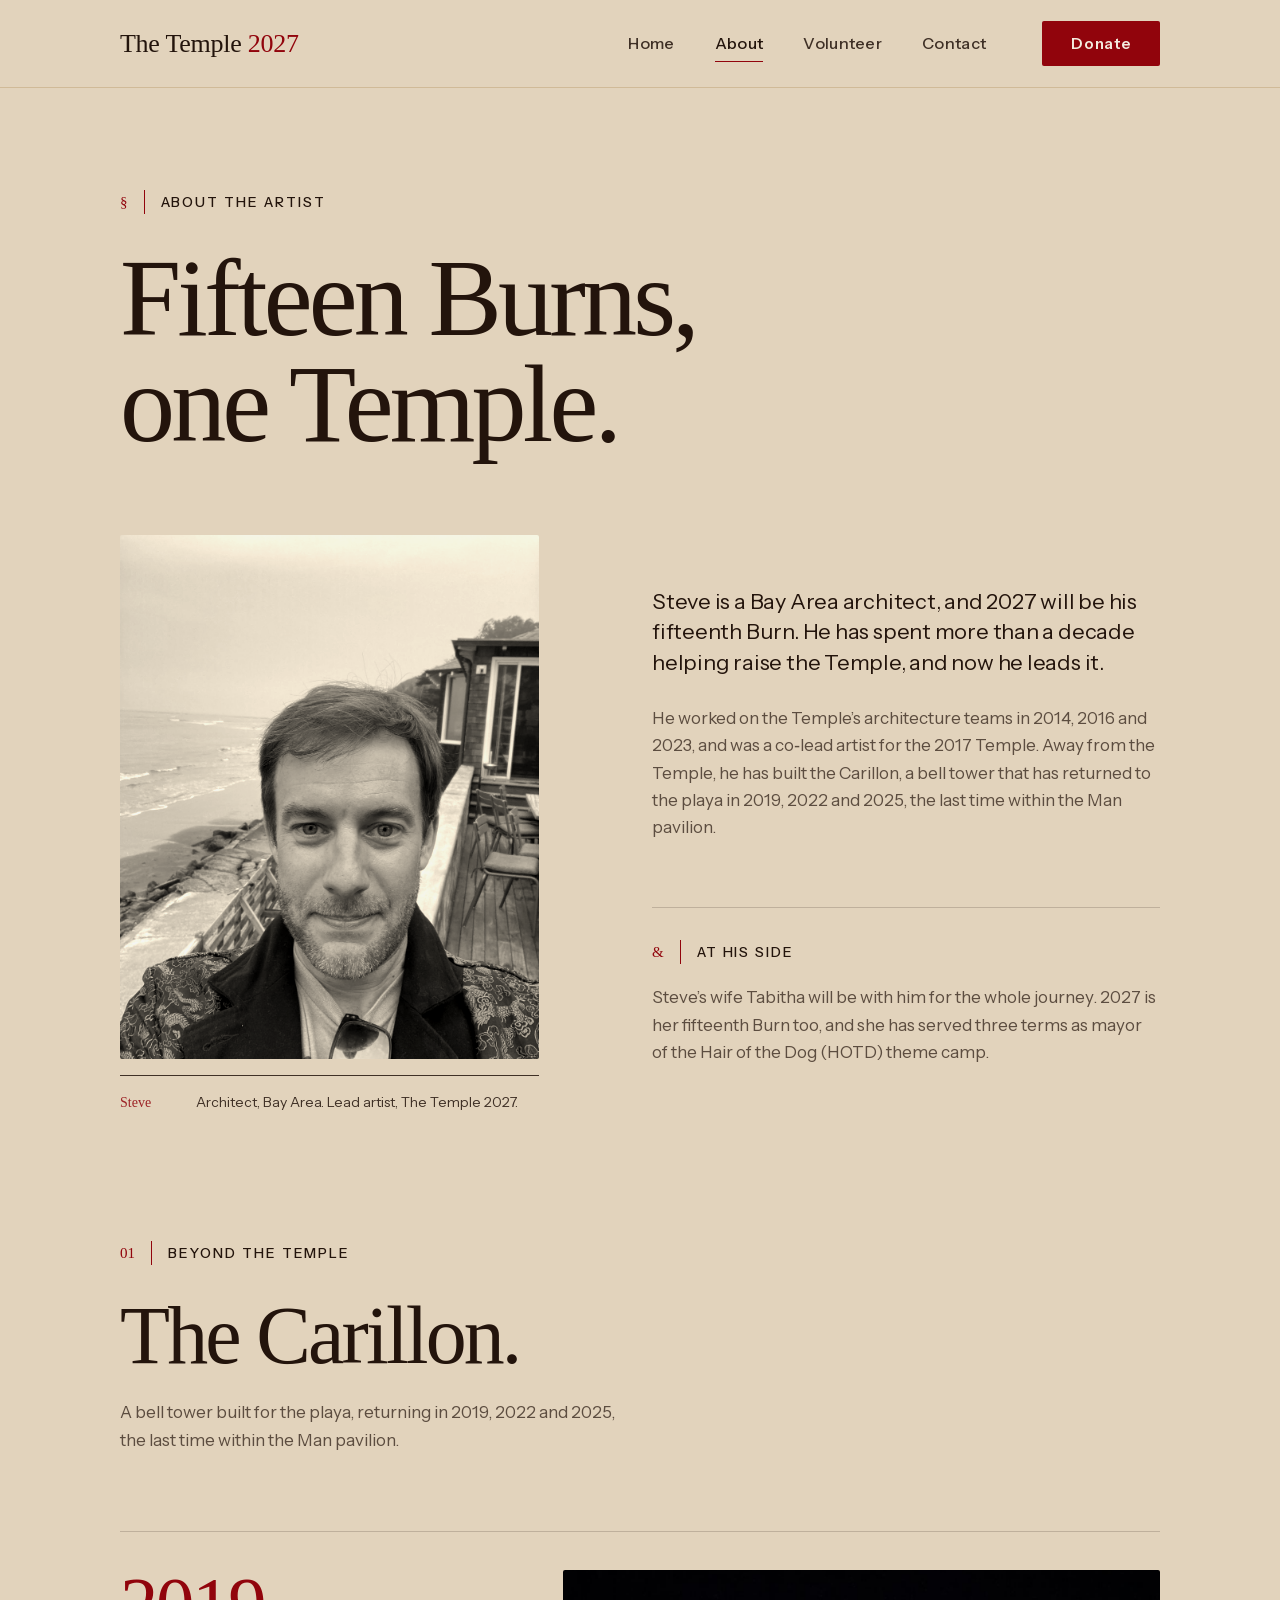
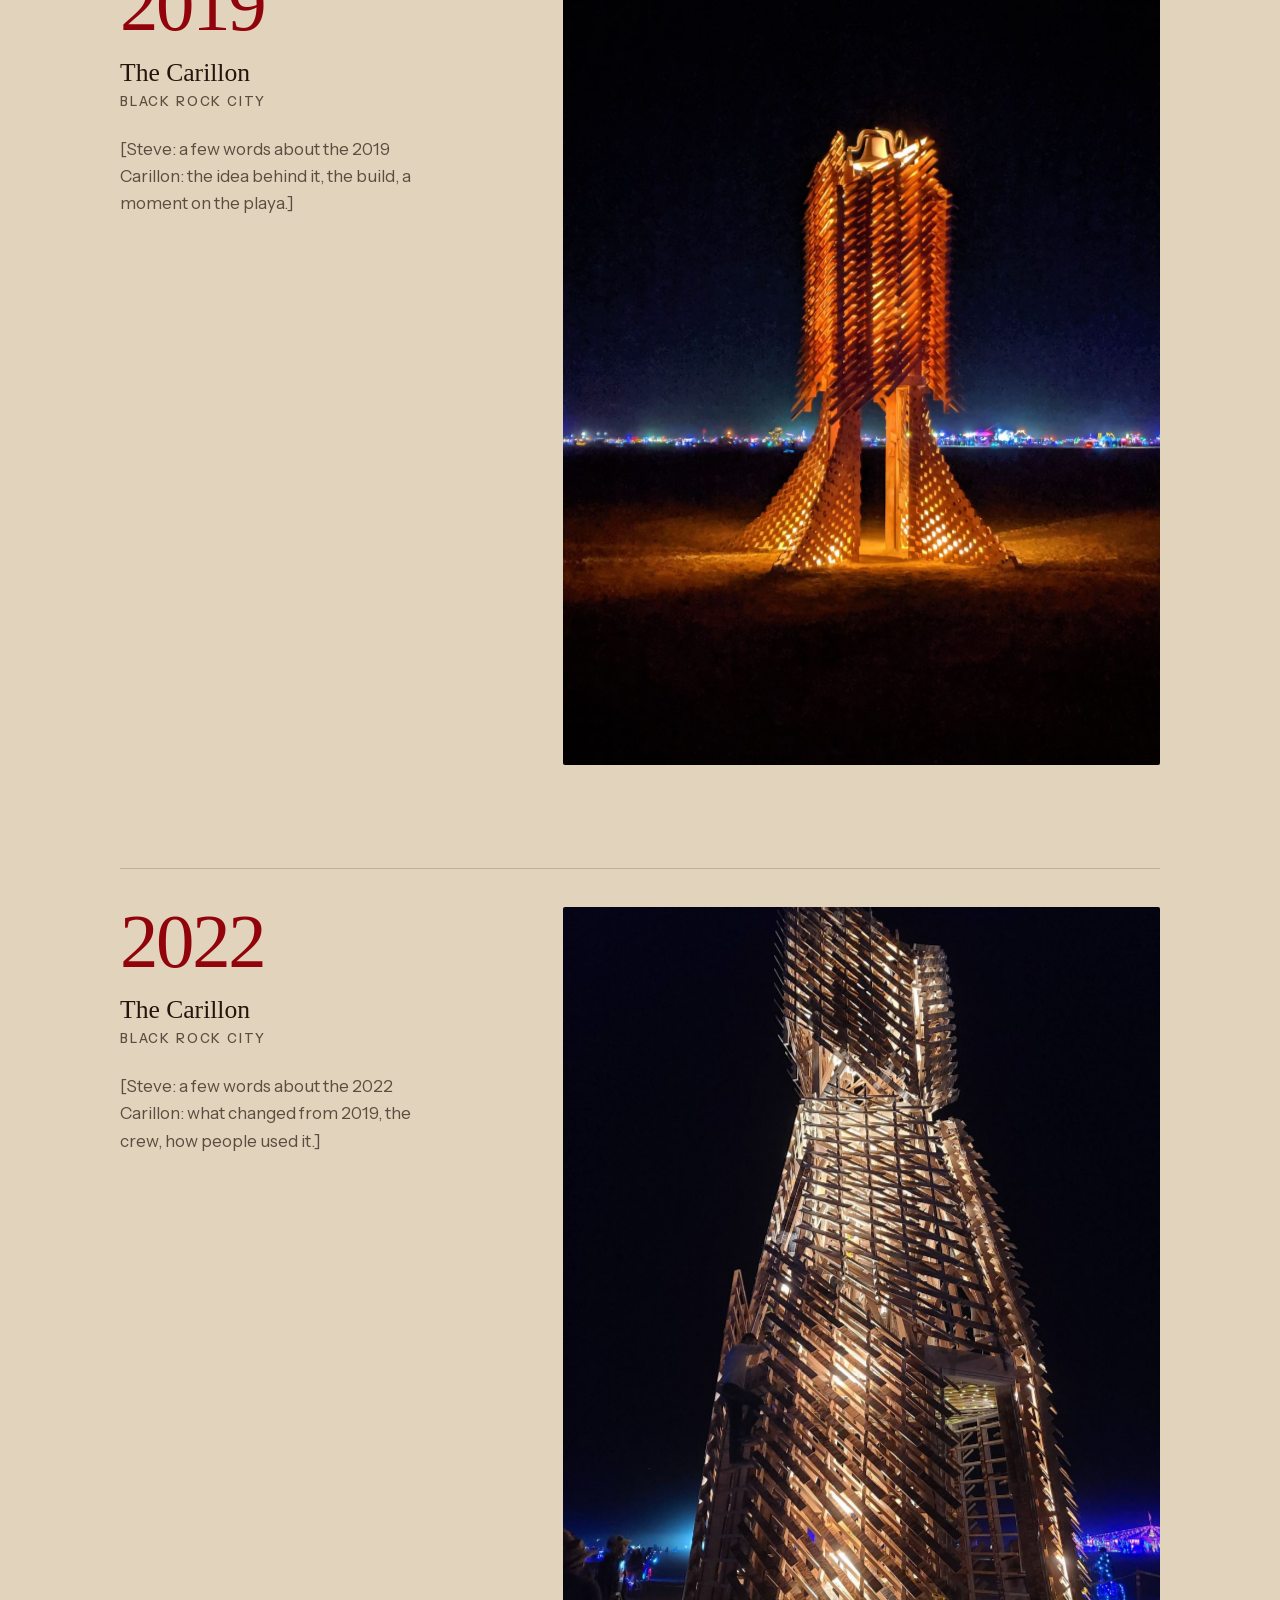
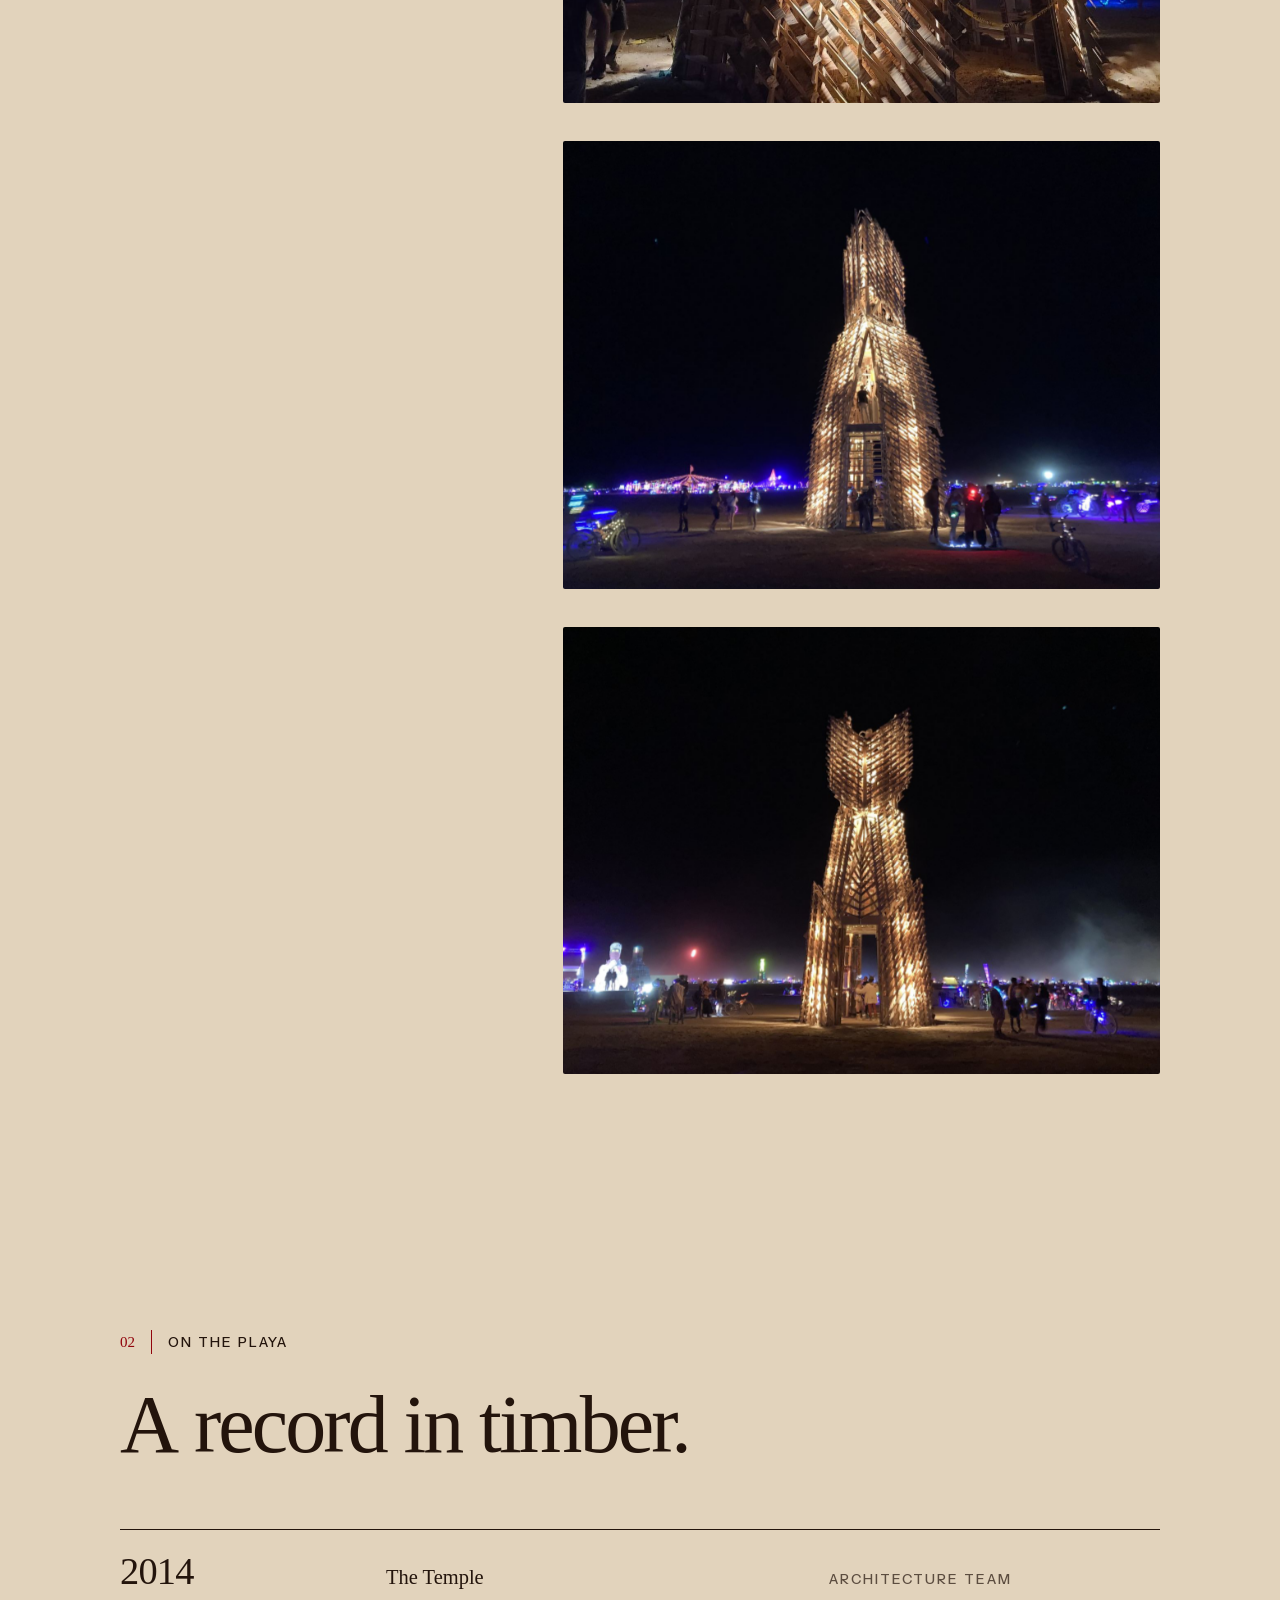
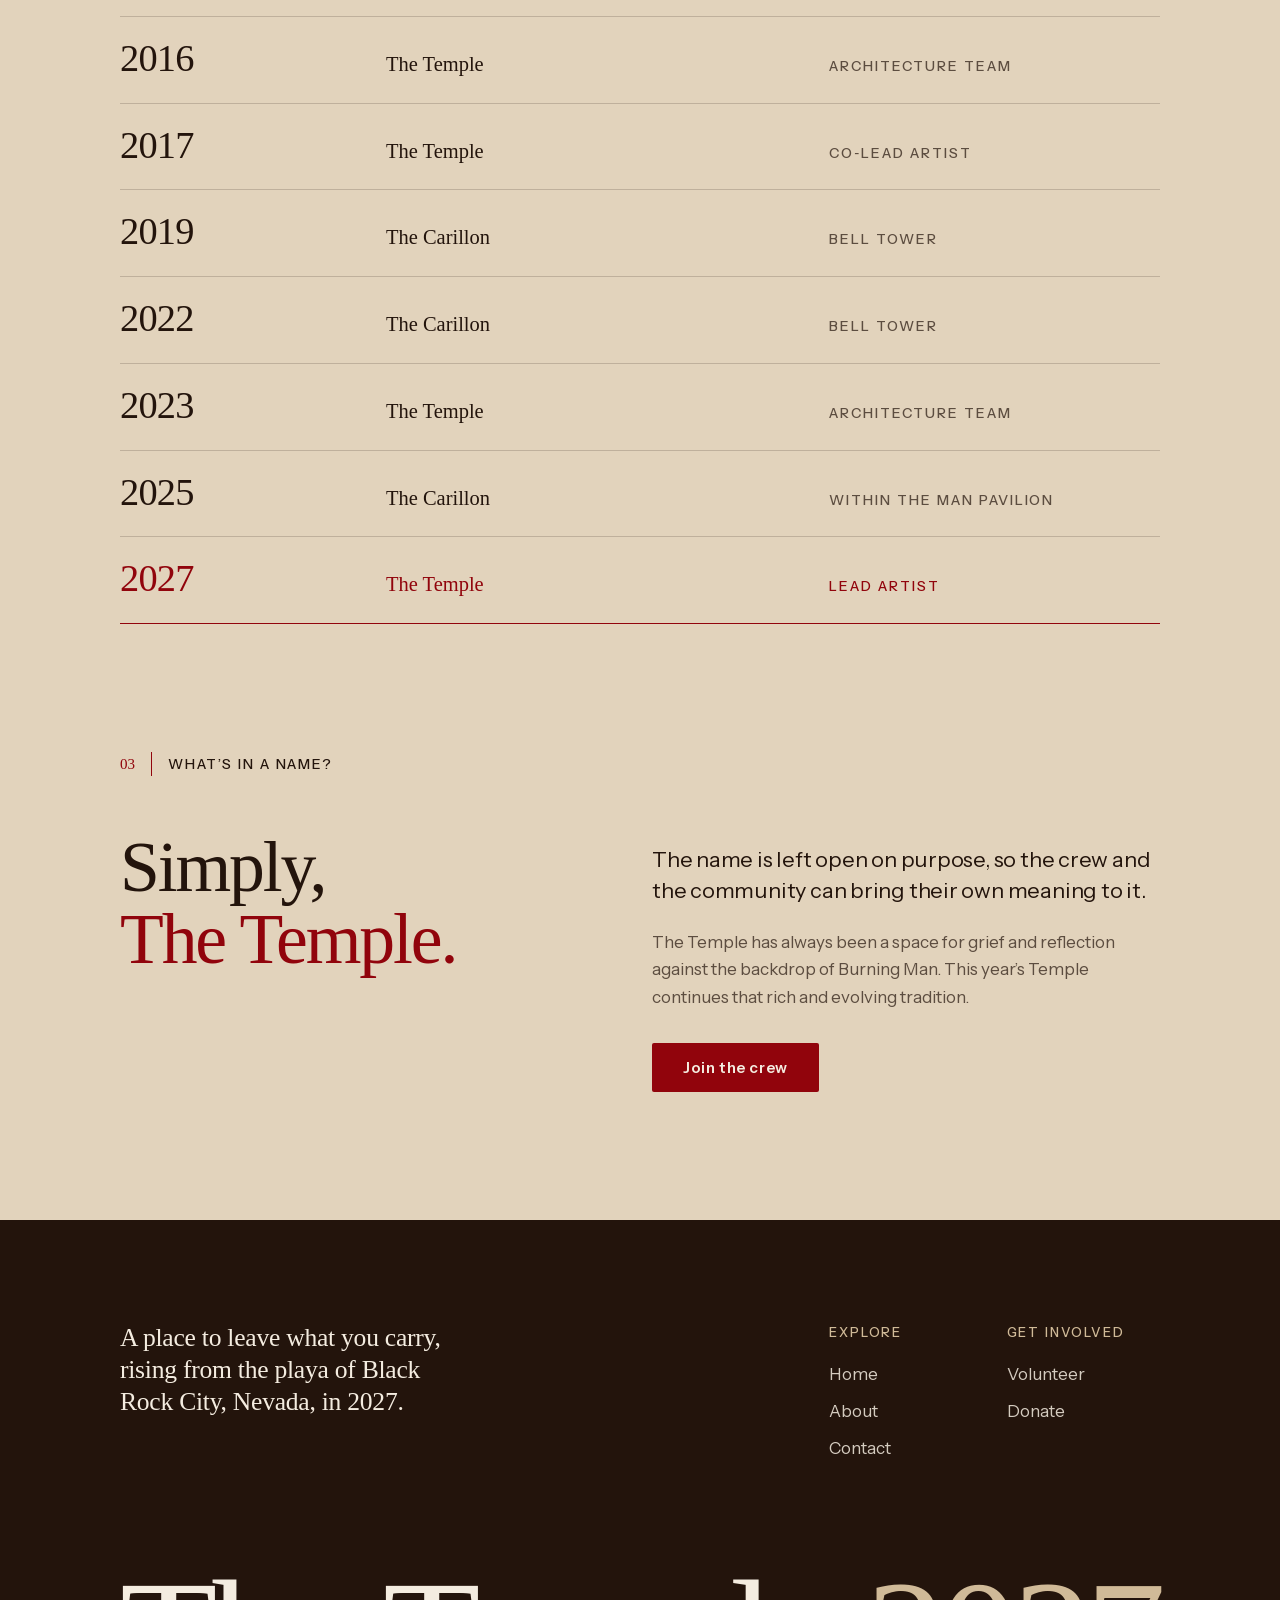
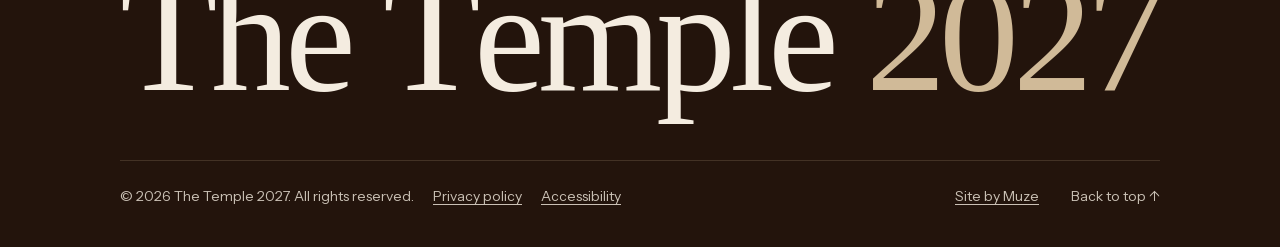
==== about.html @ 9f567e2b "Self-host fonts; update privacy policy - Serve Young Serif and Instrument Sans from /fonts, no Googl" ====
<!DOCTYPE html>
<html lang="en">
<head>
  <meta charset="UTF-8" />
  <meta name="viewport" content="width=device-width, initial-scale=1.0" />
  <!-- TEMPORARY: preview only. Remove this line when the real domain goes live. -->
  <meta name="robots" content="noindex, nofollow" />
  <title>About | The Temple 2027</title>
  <meta name="description" content="Meet Steve, the Bay Area architect leading The Temple 2027 at Burning Man, on his 15th Burn." />
  <link rel="icon" type="image/png" sizes="32x32" href="img/favicon-32.png?v=3" />
  <link rel="icon" type="image/png" sizes="192x192" href="img/favicon-192.png?v=3" />
  <link rel="apple-touch-icon" href="img/apple-touch-icon.png?v=3" />
  <link rel="preload" href="fonts/young-serif-latin.woff2" as="font" type="font/woff2" crossorigin />
  <link rel="preload" href="fonts/instrument-sans-latin.woff2" as="font" type="font/woff2" crossorigin />
  <link rel="stylesheet" href="css/styles.css?v=54" />
  <!-- enable scroll-reveal hidden state before paint (no flash; no-JS safe) -->
  <script>document.documentElement.classList.add('js-reveal');</script>
  <!-- TEMPORARY font preview: apply the saved title font before paint -->
</head>
<body>
  <a class="skip-link" href="#main">Skip to content</a>
  <div class="page" id="top">

    <!-- ================= Header ================= -->
    <header class="site-header" id="site-header">
      <div class="container">
        <a class="logo" href="index.html" aria-label="The Temple 2027, home">
          The Temple <span class="logo__year">2027</span>
        </a>

        <input type="checkbox" id="nav-check" aria-label="Menu" aria-controls="site-nav" />
        <label class="nav-toggle" for="nav-check" aria-hidden="true">
          <span></span><span></span><span></span>
        </label>

        <nav class="nav" id="site-nav" aria-label="Main">
          <a href="index.html">Home</a>
          <a href="about.html" aria-current="page">About</a>
          <a href="volunteer.html">Volunteer</a>
          <a href="contact.html">Contact</a>
          <a class="btn btn--red nav__cta" href="donate.html">Donate</a>
        </nav>

        <a class="btn btn--red header-cta" href="donate.html">Donate</a>
      </div>
    </header>

    <main id="main" tabindex="-1">
      <!-- ================= Intro ================= -->
      <section class="page-intro">
        <div class="container">
          <p class="index" data-reveal><span>&sect;</span> About the artist</p>
          <h1 class="display" data-reveal>Fifteen Burns, one&nbsp;Temple.</h1>
        </div>
      </section>

      <!-- ================= Bio ================= -->
      <section class="about-bio">
        <div class="container about-bio__grid">
          <figure class="about-bio__portrait" data-reveal>
            <img src="img/steve.jpg" alt="Portrait of Steve on a deck above the ocean on a foggy day" />
            <figcaption class="caption">
              <span class="caption__fig">Steve</span>
              <span>Architect, Bay Area. Lead artist, The Temple 2027.</span>
            </figcaption>
          </figure>

          <div class="about-bio__text" data-reveal>
            <p class="lede-lg">
              Steve is a Bay Area architect, and 2027 will be his fifteenth Burn.
              He has spent more than a decade helping raise the Temple, and now
              he leads it.
            </p>
            <p>
              He worked on the Temple&rsquo;s architecture teams in 2014, 2016 and
              2023, and was a co&#8209;lead artist for the 2017 Temple. Away from the
              Temple, he has built the Carillon, a bell tower that has returned to
              the playa in 2019, 2022 and 2025, the last time within the Man
              pavilion.
            </p>

            <div class="about-bio__partner">
              <p class="index index--small"><span>&amp;</span> At his side</p>
              <p>
                Steve&rsquo;s wife Tabitha will be with him for the whole journey.
                2027 is her fifteenth Burn too, and she has served three terms as
                mayor of the Hair of the Dog (HOTD) theme camp.
              </p>
            </div>
          </div>
        </div>
      </section>

      <!-- ================= The Carillon: vertical gallery ================= -->
      <!-- STEVE: replace the bracketed notes in each .work__note with a few
           words about that year's piece. -->
      <section class="section about-works">
        <div class="container">
          <header class="about-works__head" data-reveal>
            <p class="index"><span>01</span> Beyond the Temple</p>
            <h2 class="display display--md">The Carillon.</h2>
            <p class="about-works__lede">
              A bell tower built for the playa, returning in 2019, 2022 and 2025,
              the last time within the Man pavilion.
            </p>
          </header>

          <article class="work">
            <div class="work__text" data-reveal>
              <p class="work__year">2019</p>
              <h3 class="work__title">The Carillon</h3>
              <p class="work__meta">Black Rock City</p>
              <p class="work__note">[Steve: a few words about the 2019 Carillon: the idea behind it, the build, a moment on the playa.]</p>
            </div>
            <div class="work__media">
              <figure class="work__img work__img--portrait" data-reveal>
                <img src="img/carillon-2019.jpg" alt="The 2019 Carillon at night: a slatted timber bell tower glowing orange on the dark playa" loading="lazy" width="1200" height="1600" />
              </figure>
            </div>
          </article>

          <article class="work">
            <div class="work__text" data-reveal>
              <p class="work__year">2022</p>
              <h3 class="work__title">The Carillon</h3>
              <p class="work__meta">Black Rock City</p>
              <p class="work__note">[Steve: a few words about the 2022 Carillon: what changed from 2019, the crew, how people used it.]</p>
            </div>
            <div class="work__media">
              <figure class="work__img work__img--portrait" data-reveal>
                <img src="img/carillon-2022-1.jpg" alt="Looking up at the 2022 Carillon: layered timber slats lit warm from within against the night sky" loading="lazy" width="1200" height="1600" />
              </figure>
              <figure class="work__img" data-reveal>
                <img src="img/carillon-2022-2.jpg" alt="The 2022 Carillon lit at night with people and bikes gathered at its base" loading="lazy" width="1600" height="1200" />
              </figure>
              <figure class="work__img" data-reveal>
                <img src="img/carillon-2022-3.jpg" alt="The 2022 Carillon glowing on the playa with art cars and lights in the distance" loading="lazy" width="1600" height="1200" />
              </figure>
            </div>
          </article>
        </div>
      </section>

      <!-- ================= Record (schedule-style timeline) ================= -->
      <section class="section about-record">
        <div class="container">
          <header class="about-record__head" data-reveal>
            <p class="index"><span>02</span> On the playa</p>
            <h2 class="display display--md">A record in&nbsp;timber.</h2>
          </header>

          <ol class="record" data-reveal>
            <li class="record__row">
              <span class="record__year">2014</span>
              <span class="record__work">The Temple</span>
              <span class="record__role">Architecture team</span>
            </li>
            <li class="record__row">
              <span class="record__year">2016</span>
              <span class="record__work">The Temple</span>
              <span class="record__role">Architecture team</span>
            </li>
            <li class="record__row">
              <span class="record__year">2017</span>
              <span class="record__work">The Temple</span>
              <span class="record__role">Co&#8209;lead artist</span>
            </li>
            <li class="record__row">
              <span class="record__year">2019</span>
              <span class="record__work">The Carillon</span>
              <span class="record__role">Bell tower</span>
            </li>
            <li class="record__row">
              <span class="record__year">2022</span>
              <span class="record__work">The Carillon</span>
              <span class="record__role">Bell tower</span>
            </li>
            <li class="record__row">
              <span class="record__year">2023</span>
              <span class="record__work">The Temple</span>
              <span class="record__role">Architecture team</span>
            </li>
            <li class="record__row">
              <span class="record__year">2025</span>
              <span class="record__work">The Carillon</span>
              <span class="record__role">Within the Man pavilion</span>
            </li>
            <li class="record__row record__row--now">
              <span class="record__year">2027</span>
              <span class="record__work">The Temple</span>
              <span class="record__role">Lead artist</span>
            </li>
          </ol>
        </div>
      </section>

      <!-- ================= What's in a name ================= -->
      <section class="section about-name">
        <div class="container about-name__grid">
          <p class="index" data-reveal><span>03</span> What&rsquo;s in a name?</p>
          <p class="about-name__word" data-reveal>Simply, <em>The&nbsp;Temple.</em></p>
          <div class="about-name__text" data-reveal>
            <p class="lede-lg">
              The name is left open on purpose, so the crew and the community can
              bring their own meaning to it.
            </p>
            <p>
              The Temple has always been a space for grief and reflection against
              the backdrop of Burning Man. This year&rsquo;s Temple continues that
              rich and evolving tradition.
            </p>
            <a class="btn btn--red" href="volunteer.html">Join the crew</a>
          </div>
        </div>
      </section>
    </main>

    <!-- ================= Footer ================= -->
    <footer class="site-footer" data-header="dark">
      <div class="container">
        <div class="footer__top">
          <p class="footer__statement">
            A place to leave what you carry, rising from the playa of Black Rock
            City, Nevada, in&nbsp;2027.
          </p>

          <nav class="footer__col" aria-label="Explore">
            <p class="footer__heading">Explore</p>
            <a href="index.html">Home</a>
            <a href="about.html">About</a>
            <a href="contact.html">Contact</a>
          </nav>

          <nav class="footer__col" aria-label="Get involved">
            <p class="footer__heading">Get involved</p>
            <a href="volunteer.html">Volunteer</a>
            <a href="donate.html">Donate</a>
          </nav>

        </div>

        <p class="footer__mark" aria-hidden="true">The Temple <span>2027</span></p>

        <div class="footer__bottom">
          <p>&copy; 2026 The Temple 2027. All rights reserved. <a class="footer__legal" href="privacy.html">Privacy policy</a> <a class="footer__legal" href="accessibility.html">Accessibility</a></p>
          <div class="footer__links">
            <a class="footer__credit" href="https://muzedesign.com" target="_blank" rel="noopener">Site by Muze<span class="sr-only"> (opens in a new tab)</span></a>
            <a class="footer__top-link" href="#top">Back to top <span aria-hidden="true">&uarr;</span></a>
          </div>
        </div>
      </div>
    </footer>

  </div>

  <script src="js/main.js?v=50" defer></script>
</body>
</html>
---- css/styles.css ----
/* ============================================================
   The Temple 2027 — shared stylesheet
   ============================================================ */

/* ---------- Fonts (self-hosted, no calls to Google) ---------- */
/* Instrument Sans is variable: one file covers weights 400 to 600 */
@font-face {
  font-family: "Instrument Sans";
  font-style: normal;
  font-weight: 400 600;
  font-display: swap;
  src: url("../fonts/instrument-sans-latin-ext.woff2") format("woff2");
  unicode-range: U+0100-02BA, U+02BD-02C5, U+02C7-02CC, U+02CE-02D7, U+02DD-02FF, U+0304, U+0308, U+0329, U+1D00-1DBF, U+1E00-1E9F, U+1EF2-1EFF, U+2020, U+20A0-20AB, U+20AD-20C0, U+2113, U+2C60-2C7F, U+A720-A7FF;
}
@font-face {
  font-family: "Instrument Sans";
  font-style: normal;
  font-weight: 400 600;
  font-display: swap;
  src: url("../fonts/instrument-sans-latin.woff2") format("woff2");
  unicode-range: U+0000-00FF, U+0131, U+0152-0153, U+02BB-02BC, U+02C6, U+02DA, U+02DC, U+0304, U+0308, U+0329, U+2000-206F, U+20AC, U+2122, U+2191, U+2193, U+2212, U+2215, U+FEFF, U+FFFD;
}
@font-face {
  font-family: "Young Serif";
  font-style: normal;
  font-weight: 400;
  font-display: swap;
  src: url("../fonts/young-serif-latin-ext.woff2") format("woff2");
  unicode-range: U+0100-02BA, U+02BD-02C5, U+02C7-02CC, U+02CE-02D7, U+02DD-02FF, U+0304, U+0308, U+0329, U+1D00-1DBF, U+1E00-1E9F, U+1EF2-1EFF, U+2020, U+20A0-20AB, U+20AD-20C0, U+2113, U+2C60-2C7F, U+A720-A7FF;
}
@font-face {
  font-family: "Young Serif";
  font-style: normal;
  font-weight: 400;
  font-display: swap;
  src: url("../fonts/young-serif-latin.woff2") format("woff2");
  unicode-range: U+0000-00FF, U+0131, U+0152-0153, U+02BB-02BC, U+02C6, U+02DA, U+02DC, U+0304, U+0308, U+0329, U+2000-206F, U+20AC, U+2122, U+2191, U+2193, U+2212, U+2215, U+FEFF, U+FFFD;
}

/* ---------- Design tokens ---------- */
:root {
  --khaki: #d0ba98;
  --khaki-light: #e2d3bc;
  --licorice: #23140c;
  --red: #91040c;
  --red-hover: #a8101a;
  --cream: #f4ece0;
  --ink-70: rgba(35, 20, 12, 0.7);
  --cream-80: rgba(244, 236, 224, 0.8);
  --cream-20: rgba(244, 236, 224, 0.2);

  --page-max: 2000px;
  --maxw: 1680px;
  --pad: 120px;          /* desktop side padding */
  --header-h: 88px;
  --radius: 2px;

  --font-sans: "Instrument Sans", system-ui, -apple-system, sans-serif;
  --font-serif: "Young Serif", Georgia, serif;
  --serif-weight: 400;
}

/* last-resort safety for any font: a title may break a long word rather
   than push the page sideways on a narrow screen */
h1, h2, h3, .display, .title-lg {
  overflow-wrap: break-word;
}

/* ---------- Reset ---------- */
*,
*::before,
*::after {
  box-sizing: border-box;
}

html {
  scroll-behavior: smooth;
  /* keep anchored / focused content clear of the fixed header */
  scroll-padding-top: 96px;
}

/* ---------- Accessibility helpers ---------- */
.sr-only {
  position: absolute;
  width: 1px;
  height: 1px;
  padding: 0;
  margin: -1px;
  overflow: hidden;
  clip: rect(0 0 0 0);
  white-space: nowrap;
  border: 0;
}
/* "Skip to content": hidden until a keyboard user tabs to it */
.skip-link {
  position: fixed;
  z-index: 100;
  top: 12px;
  left: 12px;
  padding: 12px 18px;
  font-family: var(--font-sans);
  font-size: 15px;
  font-weight: 600;
  color: var(--cream);
  background: var(--licorice);
  border-radius: var(--radius);
  outline: 2px solid var(--khaki);
  outline-offset: 2px;
  transform: translateY(-160%);
  transition: transform 0.2s ease;
}
.skip-link:focus {
  transform: none;
}
main:focus {
  outline: none;
}

body {
  margin: 0;
  background: var(--licorice);
  color: var(--licorice);
  font-family: var(--font-sans);
  font-size: 16px;
  line-height: 1.6;
  -webkit-font-smoothing: antialiased;
  text-rendering: optimizeLegibility;
}

img {
  display: block;
  max-width: 100%;
}

a {
  color: inherit;
  text-decoration: none;
}

p {
  margin: 0;
}

/* ---------- Layout helpers ---------- */
/* the whole site is capped at 2000px and centred */
.page {
  max-width: var(--page-max);
  margin-inline: auto;
  background: var(--khaki-light);
  min-height: 100vh;
}

.container {
  width: 100%;
  max-width: calc(var(--maxw) + var(--pad) * 2);
  margin-inline: auto;
  padding-inline: var(--pad);
}

.section {
  padding-block: 96px;
}

.eyebrow {
  font-family: var(--font-sans);
  font-weight: 500;
  font-size: 14px;
  letter-spacing: 0.14em;
  text-transform: uppercase;
  margin: 0;
}

/* ---------- Buttons ---------- */
.btn {
  display: inline-flex;
  align-items: center;
  justify-content: center;
  font-family: var(--font-sans);
  font-weight: 600;
  font-size: 15px;
  letter-spacing: 0.04em;
  line-height: 1;
  padding: 16px 30px;
  border-radius: var(--radius);
  border: 1px solid transparent;
  cursor: pointer;
  transition: background-color 0.18s ease, color 0.18s ease,
    border-color 0.18s ease, transform 0.18s ease;
  white-space: nowrap;
}
.btn:hover {
  transform: translateY(-1px);
}
.btn:focus-visible,
.nav a:focus-visible,
.logo:focus-visible,
a:focus-visible {
  outline: 2px solid var(--licorice);
  outline-offset: 3px;
}
/* on dark areas the ring turns khaki so it stays visible */
.hero :focus-visible,
.site-footer :focus-visible,
.cta-card--dark :focus-visible,
.daynight[data-mode="night"] :focus-visible,
.site-header:not(.is-light) :focus-visible {
  outline-color: var(--khaki);
}
.cta-card--red :focus-visible {
  outline-color: #fff;
}

.btn--red {
  background: var(--red);
  color: var(--cream);
}
.btn--red:hover {
  background: var(--red-hover);
}

.btn--ghost {
  background: transparent;
  color: var(--cream);
  border-color: var(--cream-80);
}
.btn--ghost:hover {
  background: var(--cream);
  color: var(--licorice);
  border-color: var(--cream);
}

/* ============================================================
   Header — transparent over the hero, solid licorice once scrolled
   ============================================================ */
.site-header {
  position: fixed;
  top: 0;
  left: 0;
  right: 0;
  max-width: var(--page-max);
  margin-inline: auto;
  z-index: 50;
  height: var(--header-h);
  color: var(--cream);
  background: transparent;
  border-bottom: 1px solid transparent;
  transition: background-color 0.3s ease, border-color 0.3s ease,
    color 0.3s ease, height 0.3s ease;
}
.site-header.is-scrolled {
  --header-h: 72px;
  background: var(--licorice);
  border-bottom-color: rgba(208, 186, 152, 0.12);
}

/* past the hero: light khaki bar with a darker khaki rule, dark type */
.site-header.is-light:not(.menu-open) {
  background: var(--khaki-light);
  border-bottom-color: var(--khaki);
  color: var(--licorice);
}
.site-header.is-light:not(.menu-open) .logo {
  color: var(--licorice);
}
.site-header.is-light:not(.menu-open) .logo__year {
  color: var(--red);
}
.site-header.is-light:not(.menu-open) .nav-toggle span {
  background: var(--licorice);
}
.site-header.is-light .btn:focus-visible,
.site-header.is-light .nav a:focus-visible,
.site-header.is-light .logo:focus-visible {
  outline-color: var(--red);
}
/* desktop links only; the mobile overlay stays dark with cream links */
@media (min-width: 901px) {
  .site-header.is-light .nav a:not(.nav__cta) {
    color: var(--licorice);
  }
  .site-header.is-light .nav a:not(.nav__cta)::after {
    background: var(--red);
  }
}

.site-header .container {
  height: 100%;
  display: flex;
  align-items: center;
  justify-content: space-between;
  gap: 24px;
}

.logo {
  font-family: var(--font-serif);
  font-weight: var(--serif-weight);
  font-size: 26px;
  line-height: 1;
  letter-spacing: -0.01em;
  color: var(--cream);
  white-space: nowrap;
}
.logo__year {
  color: var(--khaki);
}

.nav {
  display: flex;
  align-items: center;
  gap: 8px;
  margin-left: auto;
}

.nav a {
  position: relative;
  padding: 8px 16px;
  font-size: 16px;
  font-weight: 500;
  letter-spacing: 0.02em;
  color: var(--cream);
  opacity: 0.85;
  transition: opacity 0.15s ease;
}
.nav a:hover,
.nav a[aria-current="page"] {
  opacity: 1;
}
/* small khaki underline marks the current page */
.nav a:not(.nav__cta)::after {
  content: "";
  position: absolute;
  left: 16px;
  right: 16px;
  bottom: 2px;
  height: 1px;
  background: var(--khaki);
  transform: scaleX(0);
  transform-origin: left;
  transition: transform 0.25s ease;
}
.nav a:hover::after,
.nav a[aria-current="page"]::after {
  transform: scaleX(1);
}

.header-cta {
  margin-left: 16px;
  padding: 14px 28px;
}

/* CTA shown only inside the mobile overlay */
.nav__cta {
  display: none;
}

/* mobile nav toggle (hidden on desktop) */
.nav-toggle {
  display: none;
  flex-direction: column;
  justify-content: center;
  gap: 5px;
  width: 44px;
  height: 44px;
  background: transparent;
  border: 0;
  cursor: pointer;
  padding: 10px;
}
.nav-toggle span {
  display: block;
  height: 2px;
  width: 100%;
  background: var(--cream);
  border-radius: 2px;
  transition: transform 0.2s ease, opacity 0.2s ease;
}
#nav-check {
  display: none;
}
@media (max-width: 900px) {
  /* visually hidden but focusable, so keyboards can open the menu */
  #nav-check {
    display: block;
    position: absolute;
    width: 1px;
    height: 1px;
    margin: 0;
    opacity: 0;
    pointer-events: none;
  }
  #nav-check:focus-visible ~ .nav-toggle {
    outline: 2px solid var(--khaki);
    outline-offset: 2px;
    border-radius: 4px;
  }
  .site-header.is-light:not(.menu-open) #nav-check:focus-visible ~ .nav-toggle {
    outline-color: var(--licorice);
  }
}

/* ============================================================
   Hero (above the fold)
   ============================================================ */
.hero {
  position: relative;
  min-height: 100vh;
  min-height: 100svh;
  max-height: 1200px;
  display: flex;
  align-items: flex-end;
  overflow: hidden;
  background: var(--licorice);
  color: var(--cream);
}

.hero__bg {
  position: absolute;
  inset: 0;
  width: 100%;
  height: 100%;
  object-fit: cover;
  object-position: 50% 40%;
  /* slow settle-in on load */
  transform: scale(1.06);
  animation: hero-settle 2.4s cubic-bezier(0.2, 0.6, 0.2, 1) forwards;
}
@keyframes hero-settle {
  to { transform: scale(1); }
}

/* licorice shading: darker at the top for the nav, heavy at the bottom
   for the headline, leaving the glowing spire clear in the middle */
.hero__shade {
  position: absolute;
  inset: 0;
  background:
    linear-gradient(180deg, rgba(35, 20, 12, 0.7) 0%, rgba(35, 20, 12, 0) 22%),
    linear-gradient(90deg, rgba(35, 20, 12, 0.65) 0%, rgba(35, 20, 12, 0) 50%),
    linear-gradient(0deg, rgba(35, 20, 12, 0.92) 0%, rgba(35, 20, 12, 0.6) 25%, rgba(35, 20, 12, 0) 55%);
}
/* pause / play control for the hero film */
.hero__pause {
  position: absolute;
  z-index: 2;
  right: max(var(--pad), calc((100% - var(--maxw)) / 2));
  bottom: 28px;
  display: inline-flex;
  align-items: center;
  gap: 8px;
  padding: 10px 16px 10px 12px;
  font-family: var(--font-sans);
  font-size: 13px;
  font-weight: 600;
  letter-spacing: 0.06em;
  color: var(--cream);
  background: rgba(35, 20, 12, 0.55);
  -webkit-backdrop-filter: blur(8px);
  backdrop-filter: blur(8px);
  border: 1px solid rgba(244, 236, 224, 0.35);
  border-radius: 999px;
  cursor: pointer;
  transition: background-color 0.2s ease, border-color 0.2s ease;
}
.hero__pause[hidden] {
  display: none;
}
.hero__pause:hover {
  background: rgba(35, 20, 12, 0.8);
  border-color: rgba(244, 236, 224, 0.7);
}
.hero__pause:focus-visible {
  outline: 2px solid var(--khaki);
  outline-offset: 3px;
}
.hero__pause-icon {
  width: 16px;
  height: 16px;
  fill: currentColor;
}
.hero__pause-icon--play,
.hero__pause[aria-pressed="true"] .hero__pause-icon--pause {
  display: none;
}
.hero__pause[aria-pressed="true"] .hero__pause-icon--play {
  display: block;
}
/* phones: the buttons fill the bottom, so sit top-left under the header */
@media (max-width: 900px) {
  .hero__pause {
    top: calc(var(--header-h) + 12px);
    bottom: auto;
    right: auto;
    left: var(--pad);
  }
}

/* mouse users: the control rides on the cursor instead. The real button
   stays in the page for keyboard/screen-reader users, visible on focus. */
.hero-cursor {
  display: none;
}
@media (hover: hover) and (pointer: fine) {
  .hero.cursor-on {
    cursor: none;
  }
  .hero.cursor-on a,
  .hero.cursor-on button {
    cursor: pointer;
  }
  .hero__pause:not(:focus-visible) {
    position: absolute;
    width: 1px;
    height: 1px;
    padding: 0;
    overflow: hidden;
    clip: rect(0 0 0 0);
    white-space: nowrap;
    border: 0;
  }
  .hero-cursor {
    position: fixed;
    z-index: 60;
    left: 0;
    top: 0;
    display: flex;
    flex-direction: column;
    align-items: center;
    justify-content: center;
    gap: 4px;
    width: 88px;
    height: 88px;
    margin: -44px 0 0 -44px;  /* centre on the pointer */
    color: var(--cream);
    background: rgba(35, 20, 12, 0.45);
    -webkit-backdrop-filter: blur(8px);
    backdrop-filter: blur(8px);
    border: 1px solid rgba(244, 236, 224, 0.45);
    border-radius: 50%;
    pointer-events: none;
    opacity: 0;
    scale: 0.6;
    transition: opacity 0.2s ease, scale 0.25s cubic-bezier(0.2, 0.7, 0.2, 1);
    will-change: transform;
  }
  .hero-cursor.is-visible {
    opacity: 1;
    scale: 1;
  }
  .hero-cursor__icon {
    width: 18px;
    height: 18px;
    fill: currentColor;
  }
  .hero-cursor__label {
    font-family: var(--font-sans);
    font-size: 11px;
    font-weight: 600;
    letter-spacing: 0.12em;
    text-transform: uppercase;
  }
  .hero-cursor__icon--play,
  .hero-cursor.is-paused .hero-cursor__icon--pause {
    display: none;
  }
  .hero-cursor.is-paused .hero-cursor__icon--play {
    display: block;
  }
}

/* parallax layer holding the film and the still; JS moves it on scroll */
.hero__media {
  position: absolute;
  inset: 0;
  will-change: transform;
}

/* the still the film fades into at its end (and the no-motion fallback) */
.hero__after {
  opacity: 0;
  transition: opacity 1.8s ease;
  pointer-events: none;
}
.hero.film-done .hero__after {
  opacity: 1;
}
.hero.film-instant .hero__after {
  transition: none;
}
/* reduced motion: the still shows from the first paint, until the visitor
   chooses to play the film */
html.rm .hero:not(.user-played) .hero__after {
  opacity: 1;
  transition: none;
}

/* keep the headline legible over the bright final frame of the hero film */
.hero__title,
.hero__lede,
.hero__eyebrow {
  text-shadow: 0 2px 28px rgba(35, 20, 12, 0.6), 0 1px 3px rgba(35, 20, 12, 0.35);
}

.hero__inner {
  position: relative;
  z-index: 1;
  padding-bottom: 88px;
  padding-top: calc(var(--header-h) + 48px);
}

.hero__eyebrow {
  display: flex;
  align-items: center;
  gap: 14px;
  color: var(--khaki);
  margin-bottom: 28px;
}
.hero__eyebrow::before {
  content: "";
  width: 40px;
  height: 1px;
  background: var(--khaki);
  flex: none;
}

.hero__grid {
  display: grid;
  grid-template-columns: minmax(0, 1fr) minmax(0, 440px);
  align-items: end;
  gap: 64px;
}

.hero__title {
  margin: 0;
  max-width: 15ch;
  font-family: var(--font-serif);
  font-weight: var(--serif-weight);
  font-size: clamp(44px, 5.4vw, 104px);
  line-height: 1.02;
  letter-spacing: -0.02em;
  color: var(--cream);
  text-wrap: balance;
}

.hero__side {
  display: flex;
  flex-direction: column;
  gap: 32px;
}

.hero__lede {
  font-weight: 600;
  font-size: 18px;
  line-height: 1.6;
  color: #fff;
}

.hero__actions {
  display: flex;
  flex-wrap: wrap;
  gap: 12px;
}

/* scroll cue */
.hero__scroll {
  position: absolute;
  z-index: 1;
  left: 50%;
  bottom: 24px;
  width: 1px;
  height: 44px;
  transform: translateX(-50%);
  background: var(--cream-20);
  overflow: hidden;
}
.hero__scroll span {
  display: block;
  width: 100%;
  height: 50%;
  background: var(--khaki);
  animation: scroll-cue 2s ease-in-out infinite;
}
@keyframes scroll-cue {
  0%   { transform: translateY(-100%); }
  100% { transform: translateY(200%); }
}

/* hero content fades up after the image settles */
.hero__eyebrow,
.hero__title,
.hero__side {
  opacity: 0;
  transform: translateY(20px);
  animation: rise 0.9s cubic-bezier(0.2, 0.6, 0.2, 1) forwards;
}
.hero__eyebrow { animation-delay: 0.2s; }
.hero__title   { animation-delay: 0.35s; }
.hero__side    { animation-delay: 0.55s; }
@keyframes rise {
  to { opacity: 1; transform: none; }
}

/* ============================================================
   Editorial type — big titles, section indexes, captions
   ============================================================ */
.section {
  padding-block: clamp(96px, 10vw, 200px);
}

/* drafting-sheet index: "01 — Design Inspiration" */
.index {
  display: flex;
  align-items: baseline;
  gap: 16px;
  font-size: 14px;
  font-weight: 500;
  letter-spacing: 0.14em;
  text-transform: uppercase;
  margin: 0 0 32px;
}
.index span {
  font-family: var(--font-serif);
  font-weight: var(--serif-weight);
  font-size: 15px;
  letter-spacing: 0;
  color: var(--red);
  padding-right: 16px;
  border-right: 1px solid currentColor;
}
.index--small {
  margin-bottom: 20px;
}

.display {
  margin: 0;
  font-family: var(--font-serif);
  font-weight: var(--serif-weight);
  font-size: clamp(52px, 8.6vw, 176px);
  line-height: 0.96;
  letter-spacing: -0.035em;
  text-wrap: balance;
}
.display--md {
  font-size: clamp(44px, 6.4vw, 128px);
}

.title-lg {
  margin: 0 0 24px;
  font-family: var(--font-serif);
  font-weight: var(--serif-weight);
  font-size: clamp(30px, 2.6vw, 48px);
  line-height: 1.08;
  letter-spacing: -0.02em;
  text-wrap: balance;
}

.lede-lg {
  font-size: clamp(21px, 1.7vw, 30px);
  line-height: 1.4;
  letter-spacing: -0.01em;
}

.meta {
  font-size: 14px;
  font-weight: 500;
  letter-spacing: 0.14em;
  text-transform: uppercase;
  line-height: 1.5;
  opacity: 0.7;
}

/* figure caption set like a drawing title block */
.caption {
  display: flex;
  align-items: baseline;
  gap: 20px;
  padding-top: 16px;
  margin-top: 16px;
  border-top: 1px solid currentColor;
  font-size: 14px;
  line-height: 1.5;
  opacity: 0.85;
}
.caption__fig {
  flex: none;
  min-width: 56px;
  font-family: var(--font-serif);
  font-weight: var(--serif-weight);
  color: var(--red);
}

.plate {
  margin: 0;
}
.plate img {
  width: 100%;
  height: auto;
  border-radius: var(--radius);
}

/* Fig. 01: each tree in the strip grows up from its base, left to right,
   then holds on the full diagram. Five copies of the image, each clipped
   to its fifth of the strip; the <img> underneath keeps size and alt. */
.grow-strip {
  position: relative;
}
.grow-strip__step {
  display: none;
}
.js-reveal .grow-strip img {
  visibility: hidden;
}
.js-reveal .grow-strip__step {
  display: block;
  position: absolute;
  inset: 0;
  background: url("../img/concept-1.png?v=2") center / 100% 100% no-repeat;
  clip-path: inset(100% var(--r) 0 var(--l));
  transition: clip-path 1.1s cubic-bezier(0.45, 0, 0.2, 1);
  transition-delay: var(--d);
}
.js-reveal .is-visible .grow-strip__step {
  clip-path: inset(0 var(--r) 0 var(--l));
}
.grow-strip__step:nth-of-type(1) { --l: 0%;  --r: 80%; --d: 0.3s; }
.grow-strip__step:nth-of-type(2) { --l: 20%; --r: 60%; --d: 0.9s; }
.grow-strip__step:nth-of-type(3) { --l: 40%; --r: 40%; --d: 1.5s; }
.grow-strip__step:nth-of-type(4) { --l: 60%; --r: 20%; --d: 2.1s; }
.grow-strip__step:nth-of-type(5) { --l: 80%; --r: 0%;  --d: 2.7s; }

/* Fig. 03: the tree grows up, the dashed arrow sweeps round, then the
   upside-down Tree-Temple grows down from its spire and holds.
   Tree and loop are split into two transparent PNG layers. */
@property --sweep {
  syntax: "<angle>";
  inherits: false;
  initial-value: 355deg;
}
.flip-anim {
  position: relative;
}
.flip-anim__tree,
.flip-anim__loop {
  display: none;
}
.js-reveal .flip-anim img {
  visibility: hidden;
}
.js-reveal .flip-anim__tree,
.js-reveal .flip-anim__loop {
  display: block;
  position: absolute;
  inset: 0;
  background: center / 100% 100% no-repeat;
}
.js-reveal .flip-anim__tree {
  background-image: url("../img/concept-2-trees.png");
  transition: clip-path 1.2s cubic-bezier(0.45, 0, 0.2, 1);
}
/* left tree: grows up from the trunk */
.js-reveal .flip-anim__tree--up {
  clip-path: inset(100% 48.2% 0 0);
  transition-delay: 0.3s;
}
/* right tree: grows down from the spire */
.js-reveal .flip-anim__tree--down {
  clip-path: inset(0 0 100% 51.8%);
  transition-duration: 1.4s;
  transition-delay: 3.2s;
}
.js-reveal .is-visible .flip-anim__tree--up {
  clip-path: inset(0 48.2% 0 0);
}
.js-reveal .is-visible .flip-anim__tree--down {
  clip-path: inset(0 0 0 51.8%);
}
/* dashed loop: a wedge sweeps counterclockwise round the loop's centre,
   from the tree's crown to the arrowhead */
.js-reveal .flip-anim__loop {
  background-image: url("../img/concept-2-loop.png");
  -webkit-mask-image: conic-gradient(from 0deg at 40% 55.4%, transparent var(--sweep), #000 var(--sweep) 355deg, transparent 355deg);
  mask-image: conic-gradient(from 0deg at 40% 55.4%, transparent var(--sweep), #000 var(--sweep) 355deg, transparent 355deg);
  transition: --sweep 1.8s cubic-bezier(0.45, 0, 0.35, 1) 1.4s;
}
.js-reveal .is-visible .flip-anim__loop {
  --sweep: 70deg;
}

/* ============================================================
   01 — Inspiration
   ============================================================ */
.inspo {
  overflow: hidden;
}
.inspo .sec-head .display {
  max-width: 11ch;
}

.inspo__lead {
  display: grid;
  grid-template-columns: repeat(12, minmax(0, 1fr));
  gap: 24px;
  margin-block: clamp(64px, 7vw, 140px) clamp(72px, 8vw, 160px);
}
.inspo__lead .meta {
  grid-column: 1 / span 3;
  padding-top: 10px;
}
.inspo__lead-text {
  grid-column: 7 / -1;
  display: flex;
  flex-direction: column;
  gap: 28px;
}
.inspo__lead-text p:not(.lede-lg) {
  max-width: 560px;
  font-size: 17px;
  color: var(--ink-70);
}

.inspo__split {
  display: grid;
  grid-template-columns: repeat(12, minmax(0, 1fr));
  gap: 24px;
  margin-block: clamp(96px, 10vw, 200px);
  align-items: start;
}
.plate--tall {
  grid-column: 1 / span 5;
}
.inspo__story {
  grid-column: 7 / -1;
  display: flex;
  flex-direction: column;
  gap: clamp(64px, 8vw, 160px);
  padding-top: clamp(0px, 6vw, 120px);
}
.story-block p:not(.index) {
  max-width: 560px;
  font-size: 17px;
  color: var(--ink-70);
}
.story-block p + p {
  margin-top: 18px;
}

/* ============================================================
   02 — The Experiment
   ============================================================ */
.experiment {
  background: var(--khaki-light);
}
.experiment__quote {
  margin: 0;
  max-width: 18ch;
  font-family: var(--font-serif);
  font-weight: var(--serif-weight);
  font-size: clamp(40px, 5.6vw, 112px);
  line-height: 1.04;
  letter-spacing: -0.03em;
  color: var(--red);
  text-wrap: balance;
}
.experiment__body {
  display: grid;
  grid-template-columns: repeat(12, minmax(0, 1fr));
  gap: 24px;
  margin-top: clamp(48px, 6vw, 112px);
}
.experiment__text {
  grid-column: 7 / -1;
  align-self: center;
  display: flex;
  flex-direction: column;
  gap: 24px;
}
.experiment__text p {
  max-width: 560px;
  font-size: 17px;
  color: var(--ink-70);
}
.experiment__text .experiment__ask {
  margin-top: 4px;
  font-family: var(--font-serif);
  font-weight: var(--serif-weight);
  font-size: 22px;
  line-height: 1.35;
  color: var(--licorice);
}

/* interior slider: slow crossfade; the incoming image eases into a zoom
   and holds it while fading out, then resets once invisible */
.ex-slider {
  grid-column: 1 / span 5;
  margin: 0;
}
.ex-slider__frame {
  position: relative;
  overflow: hidden;
  aspect-ratio: 4 / 5;
  border-radius: var(--radius);
  background: var(--licorice);
}
.ex-slide {
  position: absolute;
  inset: 0;
  opacity: 0;
  transition: opacity 1.6s ease;
}
.ex-slide.is-active {
  opacity: 1;
}
.ex-slide img {
  width: 100%;
  height: 100%;
  object-fit: cover;
  transform: scale(1);
  transition: transform 0s linear 1.6s;  /* reset only after fade-out */
}
.ex-slide.is-zooming img {
  transform: scale(1.12);
  transition: transform 7.5s cubic-bezier(0.25, 0.1, 0.25, 1);
}
.ex-slider__caption {
  align-items: center;
}
.ex-slider__label {
  flex: 1;
}
.ex-slider__pause {
  display: inline-grid;
  place-items: center;
  width: 32px;
  height: 32px;
  padding: 0;
  color: var(--licorice);
  background: transparent;
  border: 1px solid rgba(35, 20, 12, 0.35);
  border-radius: 50%;
  cursor: pointer;
  transition: border-color 0.2s ease;
}
.ex-slider__pause:hover {
  border-color: var(--licorice);
}
.ex-slider__pause-icon {
  width: 14px;
  height: 14px;
  fill: currentColor;
}
.ex-slider__pause-icon--play,
.ex-slider__pause[aria-pressed="true"] .ex-slider__pause-icon--pause {
  display: none;
}
.ex-slider__pause[aria-pressed="true"] .ex-slider__pause-icon--play {
  display: block;
}
.ex-slider__dots {
  display: flex;
  gap: 8px;
}
.ex-slider__dot {
  width: 28px;
  height: 24px;
  padding: 0;
  border: 0;
  background: transparent;
  cursor: pointer;
  position: relative;
}
.ex-slider__dot::before {
  content: "";
  position: absolute;
  left: 0;
  right: 0;
  top: 50%;
  height: 2px;
  background: rgba(35, 20, 12, 0.25);
  transition: background-color 0.3s ease;
}
.ex-slider__dot.is-active::before {
  background: var(--red);
}
.ex-slider__dot:focus-visible {
  outline: 2px solid var(--red);
  outline-offset: 2px;
}

/* ============================================================
   03 — Day & Night
   Whole section flips palette with the toggle.
   ============================================================ */
.daynight {
  background: var(--khaki-light);
  color: var(--licorice);
  transition: background-color 0.7s ease, color 0.7s ease;
}
.daynight[data-mode="night"] {
  background: var(--licorice);
  color: var(--cream);
}
.daynight[data-mode="night"] .index span,
.daynight[data-mode="night"] .caption__fig {
  color: var(--khaki);
}

.daynight__head {
  display: flex;
  align-items: flex-end;
  justify-content: space-between;
  gap: 48px;
  margin-bottom: clamp(48px, 5vw, 96px);
}
.daynight__head .display {
  max-width: 12ch;
}

/* Dock: zero-height sticky rail at the top-right of the section, so the
   switch follows you down past the renderings it controls, then leaves
   with the section. */
.dn-toggle-dock {
  position: sticky;
  top: calc(72px + 24px);  /* below the scrolled (72px) header */
  z-index: 5;
  height: 0;
  display: flex;
  align-items: flex-start;  /* don't stretch the pill to the 0 height */
  justify-content: flex-end;
}

/* segmented day/night switch: white track, red thumb; inactive label red,
   active label white. Solid white reads over khaki, licorice and renders. */
.dn-toggle {
  position: relative;
  display: inline-grid;
  grid-template-columns: 1fr 1fr;
  padding: 4px;
  color: var(--red);
  background: #fff;
  border-radius: 999px;
}
.dn-toggle__btn {
  position: relative;
  z-index: 1;
  display: inline-flex;
  align-items: center;
  justify-content: center;
  gap: 8px;
  min-width: 108px;
  padding: 12px 20px;
  font-family: var(--font-sans);
  font-size: 15px;
  font-weight: 600;
  letter-spacing: 0.04em;
  color: inherit;
  background: transparent;
  border: 0;
  border-radius: 999px;
  cursor: pointer;
  transition: color 0.4s ease;
}
.dn-toggle__btn svg {
  width: 18px;
  height: 18px;
  fill: none;
  stroke: currentColor;
  stroke-width: 1.6;
  stroke-linecap: round;
}
.dn-toggle__btn[data-mode="night"] svg {
  fill: currentColor;
  stroke: none;
}
.dn-toggle__btn[aria-pressed="true"] {
  color: #fff;
}
.dn-toggle__btn:focus-visible {
  outline: 2px solid var(--red);
  outline-offset: 2px;
}
.dn-toggle__thumb {
  position: absolute;
  top: 4px;
  bottom: 4px;
  left: 4px;
  width: calc(50% - 4px);
  border-radius: 999px;
  background: var(--red);
  transition: transform 0.5s cubic-bezier(0.6, 0, 0.2, 1);
}
.daynight[data-mode="night"] .dn-toggle__thumb {
  transform: translateX(100%);
}

.dn-figure {
  margin: 0;
}
.dn-media {
  position: relative;
  overflow: hidden;
  border-radius: var(--radius);
  aspect-ratio: 16 / 9;
  background: var(--licorice);
}
.dn-img {
  position: absolute;
  inset: 0;
  width: 100%;
  height: 100%;
  object-fit: cover;
  transition: opacity 0.9s ease;
}
.dn-img--night {
  opacity: 0;
}
.daynight[data-mode="night"] .dn-img--night {
  opacity: 1;
}

/* aerial + site plan: full width, stacked under the section perspective */
.dn-pair {
  display: grid;
  grid-template-columns: 1fr;
  gap: clamp(48px, 6vw, 120px);
  margin-top: clamp(48px, 6vw, 120px);
}

/* ============================================================
   04 — Get involved (Volunteer + Donate)
   ============================================================ */
.involve .sec-head .display {
  max-width: 10ch;
}
.involve__grid {
  display: grid;
  grid-template-columns: repeat(12, minmax(0, 1fr));
  gap: 24px;
  margin-top: clamp(56px, 6vw, 112px);
  align-items: stretch;
}
.cta-card {
  display: flex;
  flex-direction: column;
  align-items: flex-start;
  padding: clamp(32px, 4vw, 72px);
  border-radius: var(--radius);
  color: var(--cream);
}
.cta-card--dark {
  grid-column: 1 / span 7;
  background: var(--licorice);
}
.cta-card--red {
  grid-column: 8 / -1;
  background: var(--red);
  /* staggered, echoing the rendering pair above */
  margin-top: clamp(0px, 8vw, 160px);
}
.cta-card__label {
  font-size: 14px;
  font-weight: 500;
  letter-spacing: 0.14em;
  text-transform: uppercase;
  color: var(--khaki);
  margin-bottom: 28px;
}
.cta-card--red .cta-card__label {
  color: var(--khaki-light);
}
.cta-card__title {
  margin: 0 0 24px;
  max-width: 16ch;
  font-family: var(--font-serif);
  font-weight: var(--serif-weight);
  font-size: clamp(32px, 3.2vw, 60px);
  line-height: 1.04;
  letter-spacing: -0.02em;
  text-wrap: balance;
}
.cta-card__text {
  max-width: 520px;
  font-size: 17px;
  line-height: 1.6;
  color: var(--cream-80);
}
.cta-card__tags {
  display: flex;
  flex-wrap: wrap;
  gap: 8px;
  list-style: none;
  padding: 0;
  margin: 28px 0 0;
}
.cta-card__tags li {
  padding: 6px 14px;
  font-size: 13px;
  font-weight: 500;
  letter-spacing: 0.04em;
  border: 1px solid rgba(208, 186, 152, 0.4);
  border-radius: 999px;
  color: var(--khaki);
}
/* button sits at the bottom so both cards end on a clean line */
.cta-card__btn {
  margin-top: auto;
}
.cta-card__text + .cta-card__btn,
.cta-card__tags + .cta-card__btn {
  margin-top: 40px;
}

.btn--khaki {
  background: var(--khaki);
  color: var(--licorice);
}
.btn--khaki:hover {
  background: var(--khaki-light);
}
.btn--cream {
  background: var(--cream);
  color: var(--red);
}
.btn--cream:hover {
  background: #fff;
}

/* ============================================================
   Footer
   ============================================================ */
.site-footer {
  background: var(--licorice);
  color: var(--cream);
  padding-block: clamp(80px, 8vw, 140px) 40px;
  overflow: hidden;
}
.footer__top {
  display: grid;
  grid-template-columns: repeat(12, minmax(0, 1fr));
  gap: 24px;
}
.footer__statement {
  grid-column: 1 / span 4;
  font-family: var(--font-serif);
  font-weight: var(--serif-weight);
  font-size: clamp(24px, 2vw, 34px);
  line-height: 1.25;
  letter-spacing: -0.01em;
  text-wrap: balance;
}
.footer__col {
  display: flex;
  flex-direction: column;
  align-items: flex-start;
  gap: 10px;
}
/* two columns: Explore, Get involved, pushed to the right edge */
.footer__top > .footer__col:nth-child(2) {
  grid-column: 9 / span 2;
}
.footer__top > .footer__col:nth-child(3) {
  grid-column: 11 / span 2;
}

.footer__heading {
  margin-bottom: 8px;
  font-size: 13px;
  font-weight: 500;
  letter-spacing: 0.14em;
  text-transform: uppercase;
  color: var(--khaki);
}
.footer__col a {
  font-size: 17px;
  opacity: 0.85;
  transition: opacity 0.15s ease;
}
.footer__col a:hover {
  opacity: 1;
}

/* oversized wordmark set right to the container edges */
.footer__mark {
  margin: clamp(64px, 8vw, 140px) 0 0;
  font-family: var(--font-serif);
  font-weight: var(--serif-weight);
  font-size: clamp(36px, 10.2vw, 212px);  /* fallback; JS fits it edge to edge */
  width: fit-content;
  line-height: 0.9;
  letter-spacing: -0.04em;
  white-space: nowrap;
}
.footer__mark > span:not(.burn-char) {
  color: var(--khaki);
}

/* ---------- Burn & regrow (footer wordmark) ---------- */
.footer__mark {
  position: relative;
  cursor: default;
  -webkit-user-select: none;
  user-select: none;
}
.burn-char {
  display: inline-block;
  will-change: transform, opacity, filter, clip-path;
}
.burn-char.is-burning {
  animation: char-burn 0.35s cubic-bezier(0.4, 0, 0.6, 1) forwards;
}
.burn-char.is-returning {
  animation: char-return 1.1s cubic-bezier(0.25, 0.8, 0.25, 1) both;
}
/* the glowing burn, eaten away from the bottom up: the clip's bottom edge
   climbs the letter while it heats, chars, rises and fades */
@keyframes char-burn {
  0%   { text-shadow: none;
         clip-path: inset(-30% -10% -20% -10%); }
  20%  { color: #ffe3b8; text-shadow: 0 0 10px #ff9a3c, 0 0 28px #e2552a;
         clip-path: inset(-30% -10% 5% -10%); }
  45%  { color: #e2552a; text-shadow: 0 0 18px #ff7a1a, 0 -10px 34px var(--red);
         transform: translateY(-2px);
         clip-path: inset(-30% -10% 35% -10%); }
  70%  { color: #4a2c1c; text-shadow: 0 0 8px var(--red); opacity: 0.75;
         transform: translateY(-8px) scale(0.98); filter: blur(1px);
         clip-path: inset(-30% -10% 65% -10%); }
  100% { color: #4a2c1c; text-shadow: none; opacity: 0;
         transform: translateY(-28px) scale(0.94); filter: blur(7px);
         clip-path: inset(-30% -10% 100% -10%); }
}
/* regrow: revealed from the baseline upward, rising slightly as it grows */
@keyframes char-return {
  from { opacity: 1; clip-path: inset(100% -10% -20% -10%); transform: translateY(6%); }
  to   { opacity: 1; clip-path: inset(-20% -10% -20% -10%); transform: none; }
}

/* embers rise above the letters */
.burn-embers {
  position: absolute;
  left: 0;
  bottom: 0;
  width: 100%;
  height: 220%;
  pointer-events: none;
}

/* reduced motion: a gentle dim instead of fire */
.footer__mark.is-dim {
  opacity: 0.35;
  transition: opacity 0.4s ease;
}

.footer__bottom {
  display: flex;
  justify-content: space-between;
  align-items: center;
  gap: 24px;
  margin-top: clamp(32px, 4vw, 56px);
  padding-top: 24px;
  border-top: 1px solid rgba(208, 186, 152, 0.18);
  font-size: 14px;
  color: var(--cream-80);
}
.footer__links {
  display: flex;
  align-items: center;
  gap: 32px;
}
.footer__credit,
.footer__legal {
  margin-left: 16px;
  text-decoration: underline;
  text-underline-offset: 3px;
  transition: color 0.15s ease;
}
.footer__legal:hover {
  color: var(--khaki);
}
.footer__top-link {
  transition: color 0.15s ease;
}
.footer__credit:hover,
.footer__top-link:hover {
  color: var(--khaki);
}
.site-footer a:focus-visible {
  outline: 2px solid var(--khaki);
  outline-offset: 3px;
}

/* ============================================================
   Inner pages: short typographic intro under the fixed header
   ============================================================ */
.page-intro {
  padding-top: calc(var(--header-h) + clamp(64px, 8vw, 160px));
  padding-bottom: clamp(48px, 6vw, 112px);
}
.page-intro .display {
  max-width: 12ch;
}

/* ============================================================
   About
   ============================================================ */
.about-bio__grid {
  display: grid;
  grid-template-columns: repeat(12, minmax(0, 1fr));
  gap: 24px;
  align-items: start;
}
.about-bio__portrait {
  grid-column: 1 / span 5;
  margin: 0;
}
.about-bio__portrait img {
  width: 100%;
  aspect-ratio: 4 / 5;
  object-fit: cover;
  object-position: 50% 45%;
  border-radius: var(--radius);
  /* warm monochrome, toned toward the site's khaki / licorice */
  filter: grayscale(1) sepia(0.35) contrast(1.08) brightness(0.96);
}
.about-bio__text {
  grid-column: 7 / -1;
  display: flex;
  flex-direction: column;
  gap: 28px;
  padding-top: clamp(0px, 4vw, 80px);
}
.about-bio__text > p:not(.lede-lg),
.about-bio__partner p:not(.index) {
  max-width: 560px;
  font-size: 17px;
  color: var(--ink-70);
}
.about-bio__partner {
  margin-top: clamp(24px, 3vw, 56px);
  padding-top: 32px;
  border-top: 1px solid rgba(35, 20, 12, 0.18);
}

/* ---------- The Carillon: vertical gallery ---------- */
.about-works__head {
  margin-bottom: clamp(48px, 6vw, 112px);
}
.about-works__lede {
  margin-top: 24px;
  max-width: 520px;
  font-size: 17px;
  color: var(--ink-70);
}
/* one row per year: text on the left stays in view while that year's
   photos scroll past on the right */
.work {
  display: grid;
  grid-template-columns: repeat(12, minmax(0, 1fr));
  gap: 24px;
  align-items: start;
  padding-top: clamp(32px, 3vw, 48px);
  border-top: 1px solid rgba(35, 20, 12, 0.18);
}
.work + .work {
  margin-top: clamp(72px, 8vw, 160px);
}
.work__text {
  grid-column: 1 / span 4;
  position: sticky;
  top: calc(72px + 32px);  /* below the scrolled header */
}
.work__year {
  font-family: var(--font-serif);
  font-weight: var(--serif-weight);
  font-size: clamp(56px, 6vw, 112px);
  line-height: 0.9;
  letter-spacing: -0.03em;
  color: var(--red);
}
.work__title {
  margin: 20px 0 4px;
  font-family: var(--font-serif);
  font-weight: var(--serif-weight);
  font-size: clamp(24px, 2vw, 34px);
  line-height: 1.1;
}
.work__meta {
  font-size: 13px;
  font-weight: 500;
  letter-spacing: 0.14em;
  text-transform: uppercase;
  color: var(--ink-70);
}
.work__note {
  margin-top: 24px;
  max-width: 380px;
  font-size: 17px;
  line-height: 1.6;
  color: var(--ink-70);
}
.work__media {
  grid-column: 6 / -1;
  display: flex;
  flex-direction: column;
  gap: clamp(24px, 3vw, 48px);
}
.work__img {
  margin: 0;
}
.work__img img {
  width: 100%;
  height: auto;
  border-radius: var(--radius);
  background: var(--licorice);
}

/* About work photos: once revealed, each eases slowly into a zoom and
   holds it (same feel as the interior slider) */
.work__img {
  overflow: hidden;
  border-radius: var(--radius);
}
.work__img img {
  display: block;
  transform: scale(1);
  transition: transform 7s cubic-bezier(0.25, 0.1, 0.25, 1) 0.2s;
}
.work__img.is-visible img {
  transform: scale(1.1);
}

/* schedule-style record, set like a drawing's revision table */
.about-record__head {
  margin-bottom: clamp(40px, 5vw, 96px);
}
.record {
  list-style: none;
  margin: 0;
  padding: 0;
  border-top: 1px solid var(--licorice);
}
.record__row {
  display: grid;
  grid-template-columns: repeat(12, minmax(0, 1fr));
  gap: 24px;
  align-items: baseline;
  padding-block: 22px;
  border-bottom: 1px solid rgba(35, 20, 12, 0.18);
}
.record__year {
  grid-column: 1 / span 3;
  font-family: var(--font-serif);
  font-weight: var(--serif-weight);
  font-size: clamp(28px, 3vw, 56px);
  line-height: 1;
  letter-spacing: -0.02em;
}
.record__work {
  grid-column: 4 / span 5;
  font-family: var(--font-serif);
  font-weight: var(--serif-weight);
  font-size: clamp(20px, 1.6vw, 28px);
}
.record__role {
  grid-column: 9 / -1;
  font-size: 14px;
  font-weight: 500;
  letter-spacing: 0.14em;
  text-transform: uppercase;
  color: var(--ink-70);
}
.record__row--now {
  color: var(--red);
  border-bottom-color: var(--red);
}
.record__row--now .record__role {
  color: var(--red);
}

.about-name {
  padding-top: 0;
}
.about-name__grid {
  display: grid;
  grid-template-columns: repeat(12, minmax(0, 1fr));
  gap: 24px;
}
.about-name__grid .index {
  grid-column: 1 / -1;
}
.about-name__word {
  grid-column: 1 / span 6;
  font-family: var(--font-serif);
  font-weight: var(--serif-weight);
  font-size: clamp(44px, 5.6vw, 112px);
  line-height: 1;
  letter-spacing: -0.03em;
}
.about-name__word em {
  display: block;
  font-style: normal;
  color: var(--red);
}
.about-name__text {
  grid-column: 7 / -1;
  display: flex;
  flex-direction: column;
  align-items: flex-start;
  gap: 24px;
  padding-top: 12px;
}
.about-name__text p:not(.lede-lg) {
  max-width: 560px;
  font-size: 17px;
  color: var(--ink-70);
}
.about-name__text .btn {
  margin-top: 8px;
}

/* ============================================================
   Volunteer
   ============================================================ */
.vol-crew__grid {
  display: grid;
  grid-template-columns: repeat(12, minmax(0, 1fr));
  gap: 24px;
  align-items: center;
}
.vol-crew__text {
  grid-column: 1 / span 5;
}
.vol-crew__text p:not(.index) {
  max-width: 520px;
  font-size: 17px;
  color: var(--ink-70);
}
.vol-crew__text p + p {
  margin-top: 18px;
}
.vol-crew__photo {
  grid-column: 7 / -1;
  margin: 0;
}
.vol-crew__photo img {
  width: 100%;
  aspect-ratio: 4 / 3;
  object-fit: cover;
  border-radius: var(--radius);
  /* same warm monochrome as the portraits */
  filter: grayscale(1) sepia(0.35) contrast(1.08) brightness(0.96);
}

.vol-form {
  padding-top: 0;
}
.vol-form__grid {
  display: grid;
  grid-template-columns: repeat(12, minmax(0, 1fr));
  gap: 24px;
  align-items: start;
  padding-top: clamp(64px, 7vw, 128px);
  border-top: 1px solid rgba(35, 20, 12, 0.18);
}
.vol-form__head {
  grid-column: 1 / span 5;
}
.vol-form__lede {
  margin-top: 28px;
  max-width: 420px;
  font-size: 17px;
  color: var(--ink-70);
}

/* ---------- Form ---------- */
.form {
  grid-column: 7 / -1;
  display: flex;
  flex-direction: column;
  gap: 32px;
}
.form__row {
  display: flex;
  gap: 24px;
}
.form .field {
  display: flex;
  flex-direction: column;
  gap: 8px;
  flex: 1 0 0;
  min-width: 0;
  margin: 0;
  padding: 0;
  border: 0;
}
.form label,
.form legend {
  padding: 0;
  font-size: 13px;
  font-weight: 500;
  letter-spacing: 0.12em;
  text-transform: uppercase;
}
.form label span[aria-hidden] {
  color: var(--red);
}
.form input:not([type="checkbox"]),
.form select,
.form textarea {
  width: 100%;
  font-family: var(--font-sans);
  font-size: 17px;
  color: var(--licorice);
  background: transparent;
  border: 0;
  border-bottom: 1px solid var(--licorice);
  border-radius: 0;
  padding: 10px 0;
  outline: none;
  transition: border-color 0.2s ease, background-color 0.2s ease,
    padding 0.2s ease;
}
.form select {
  appearance: none;
  cursor: pointer;
  background-image: linear-gradient(45deg, transparent 50%, var(--licorice) 50%),
    linear-gradient(135deg, var(--licorice) 50%, transparent 50%);
  background-position: calc(100% - 12px) 55%, calc(100% - 7px) 55%;
  background-size: 5px 5px;
  background-repeat: no-repeat;
}
.form textarea {
  resize: vertical;
  min-height: 96px;
}
.form input:not([type="checkbox"]):focus,
.form select:focus,
.form textarea:focus {
  border-bottom-color: var(--red);
  background-color: rgba(255, 255, 255, 0.45);
  padding-inline: 12px;
}
/* keep autofill on-palette (no white box) */
.form input:-webkit-autofill,
.form input:-webkit-autofill:hover,
.form input:-webkit-autofill:focus {
  -webkit-text-fill-color: var(--licorice);
  -webkit-box-shadow: 0 0 0 1000px var(--khaki-light) inset;
  box-shadow: 0 0 0 1000px var(--khaki-light) inset;
  caret-color: var(--licorice);
  transition: background-color 9999s ease 0s;
}

.field--choices legend {
  margin-bottom: 14px;
}
.choices {
  display: flex;
  flex-wrap: wrap;
  gap: 10px;
}
.choice {
  position: relative;
  cursor: pointer;
  /* reset the uppercase label style for the pill text */
  text-transform: none !important;
  letter-spacing: 0.02em !important;
}
.choice input {
  position: absolute;
  opacity: 0;
  width: 1px;
  height: 1px;
}
.choice span {
  display: inline-block;
  padding: 9px 18px;
  font-size: 15px;
  font-weight: 500;
  border: 1px solid var(--licorice);
  border-radius: 999px;
  transition: background-color 0.2s ease, color 0.2s ease,
    border-color 0.2s ease;
}
.choice:hover span {
  background: rgba(255, 255, 255, 0.45);
}
.choice input:checked + span {
  background: var(--red);
  border-color: var(--red);
  color: #fff;
}
.choice input:focus-visible + span {
  outline: 2px solid var(--red);
  outline-offset: 2px;
}

.form__honey {
  position: absolute;
  left: -9999px;
  width: 1px;
  height: 1px;
  opacity: 0;
}
.form__submit {
  align-self: flex-start;
  padding: 20px 40px;
  font-size: 16px;
}
.form__submit[disabled] {
  opacity: 0.6;
  cursor: progress;
  transform: none;
}

/* success / error message under the form */
.form__status:empty {
  display: none;
}
.form__status {
  padding: 20px 24px;
  font-size: 16px;
  line-height: 1.5;
  border-left: 3px solid var(--licorice);
  background: rgba(255, 255, 255, 0.45);
}
.form__status.is-success {
  border-left-color: var(--red);
}
.form__status.is-success strong {
  display: block;
  margin-bottom: 4px;
  font-family: var(--font-serif);
  font-weight: var(--serif-weight);
  font-size: 24px;
  color: var(--red);
}
.form__status.is-error {
  border-left-color: var(--red);
  color: var(--red);
}
.form__reason {
  display: block;
  margin-top: 8px;
  font-size: 13px;
  color: var(--ink-70);
  word-break: break-word;
}

/* ---------- Multi-step form (volunteer sign-up) ---------- */
.vol-form__lede--small {
  margin-top: 16px;
  font-size: 15px;
}
.form--steps {
  gap: 28px;
}
/* ".form" sets display:flex, which would otherwise override [hidden] */
.form[hidden] {
  display: none;
}
.steps-progress__bar {
  height: 3px;
  background: rgba(35, 20, 12, 0.15);
  border-radius: 3px;
  overflow: hidden;
}
.steps-progress__bar span {
  display: block;
  height: 100%;
  width: 33.34%;
  background: var(--red);
  border-radius: 3px;
  transition: width 0.45s cubic-bezier(0.2, 0.6, 0.2, 1);
}
.steps-progress__labels {
  display: flex;
  justify-content: space-between;
  list-style: none;
  margin: 12px 0 0;
  padding: 0;
  font-size: 12px;
  font-weight: 500;
  letter-spacing: 0.12em;
  text-transform: uppercase;
  color: rgba(35, 20, 12, 0.72);  /* 4.5:1+ on khaki-light */
}
.steps-progress__labels li {
  transition: color 0.3s ease;
}
.steps-progress__labels li.is-current {
  color: var(--red);
}
.steps-progress__labels li.is-done {
  color: var(--licorice);
}
.steps-count {
  /* screen readers get the step count; sighted users see the bar */
  position: absolute;
  width: 1px;
  height: 1px;
  overflow: hidden;
  clip: rect(0 0 0 0);
  white-space: nowrap;
}

.step {
  display: flex;
  flex-direction: column;
  gap: 32px;
  margin: 0;
  padding: 0;
  border: 0;
  min-width: 0;
}
.step[hidden] {
  display: none;
}
.step.is-active {
  animation: step-in 0.45s cubic-bezier(0.2, 0.6, 0.2, 1);
}
@keyframes step-in {
  from { opacity: 0; transform: translateX(16px); }
  to   { opacity: 1; transform: none; }
}
/* more specific than ".form legend" so the step heading stays a big serif */
.form .step__title {
  /* float takes the legend out of the fieldset's special legend layout,
     so it becomes a normal item and the spacing below it applies */
  float: left;
  width: 100%;
  padding: 0;
  margin-bottom: clamp(12px, 1.4vw, 24px);  /* + the 32px step gap */
  font-family: var(--font-serif);
  font-weight: var(--serif-weight);
  font-size: clamp(28px, 2.4vw, 40px);
  line-height: 1.1;
  letter-spacing: -0.01em;
  text-transform: none;
}

/* label helpers: keep sentence case inside the uppercase labels */
.form .field__opt {
  margin-left: 4px;
  font-size: 12px;
  font-weight: 400;
  letter-spacing: 0.02em;
  text-transform: none;
  color: var(--ink-70);
}
.form .req {
  color: var(--red);
}
.field__hint {
  margin-top: -2px;
  font-size: 14px;
  color: var(--ink-70);
}
.field__error {
  min-height: 0;
  font-size: 14px;
  font-weight: 500;
  color: var(--red);
}
.field__error:empty {
  display: none;
}
.field.is-invalid input,
.field.is-invalid textarea {
  border-bottom-color: var(--red);
  border-bottom-width: 2px;
}
.field--choices.is-invalid .choice span {
  border-color: var(--red);
}
.form input::placeholder,
.form textarea::placeholder {
  color: rgba(35, 20, 12, 0.62);  /* readable hint text */
}

/* long option labels wrap inside their pill */
.choice span {
  line-height: 1.35;
}
.choices--toggle .choice span {
  min-width: 96px;
  text-align: center;
}

.steps-nav {
  display: flex;
  align-items: center;
  gap: 12px;
  padding-top: 8px;
}
.steps-nav [hidden] {
  display: none;
}
.steps-nav .btn {
  gap: 10px;  /* space between label and arrow */
}
.steps-nav__next,
.steps-nav__submit {
  margin-left: auto;
  padding: 20px 40px;
  font-size: 16px;
}
.btn--ghost-dark {
  padding: 20px 28px;
  font-size: 16px;
  color: var(--licorice);
  background: transparent;
  border-color: rgba(35, 20, 12, 0.35);
}
.btn--ghost-dark:hover {
  border-color: var(--licorice);
}

/* success panel that replaces the form */
.form-done {
  grid-column: 7 / -1;
  padding: clamp(32px, 4vw, 56px);
  background: rgba(255, 255, 255, 0.45);
  border-left: 3px solid var(--red);
  outline: none;
  animation: step-in 0.5s cubic-bezier(0.2, 0.6, 0.2, 1);
}
.form-done[hidden] {
  display: none;
}
.form-done .index span {
  font-family: var(--font-sans);
}
.form-done__title {
  margin: 0 0 16px;
  font-family: var(--font-serif);
  font-weight: var(--serif-weight);
  font-size: clamp(30px, 3vw, 48px);
  line-height: 1.08;
  color: var(--red);
  text-wrap: balance;
}
.form-done__text {
  max-width: 480px;
  font-size: 17px;
  color: var(--ink-70);
}

/* ============================================================
   Privacy policy (long-form text)
   ============================================================ */
.legal__updated {
  margin-top: 24px;
  font-size: 14px;
  font-weight: 500;
  letter-spacing: 0.12em;
  text-transform: uppercase;
  color: var(--ink-70);
}
.legal {
  padding-bottom: clamp(96px, 10vw, 200px);
}
.legal__grid {
  display: grid;
  grid-template-columns: repeat(12, minmax(0, 1fr));
  gap: 24px;
  align-items: start;
}
/* table of contents stays in view beside the text */
.legal__toc {
  grid-column: 1 / span 3;
  position: sticky;
  top: calc(72px + 32px);
  padding-top: 8px;
  border-top: 1px solid var(--licorice);
}
.legal__toc-title {
  margin: 12px 0 16px;
  font-size: 13px;
  font-weight: 500;
  letter-spacing: 0.14em;
  text-transform: uppercase;
}
.legal__toc ol {
  list-style: none;
  margin: 0;
  padding: 0;
  display: flex;
  flex-direction: column;
  gap: 10px;
  counter-reset: toc;
}
.legal__toc li {
  counter-increment: toc;
  display: flex;
  gap: 12px;
  font-size: 15px;
}
.legal__toc li::before {
  content: counter(toc, decimal-leading-zero);
  flex: none;
  min-width: 22px;
  font-family: var(--font-serif);
  font-weight: var(--serif-weight);
  color: var(--red);
}
.legal__toc a {
  color: var(--ink-70);
  transition: color 0.15s ease;
}
.legal__toc a:hover {
  color: var(--licorice);
}
.legal__body {
  grid-column: 5 / span 7;
  max-width: 720px;
}
.legal__body .lede-lg {
  margin-bottom: clamp(40px, 4vw, 64px);
}
/* more specific than ".legal__body p" so the intro stays large */
.legal__body p.lede-lg {
  font-size: clamp(20px, 1.6vw, 26px);
  line-height: 1.45;
  color: var(--licorice);
}
.legal__body h2 {
  display: flex;
  align-items: baseline;
  gap: 16px;
  margin: clamp(48px, 5vw, 72px) 0 16px;
  padding-top: 20px;
  border-top: 1px solid rgba(35, 20, 12, 0.18);
  font-family: var(--font-serif);
  font-weight: var(--serif-weight);
  font-size: clamp(24px, 2vw, 32px);
  line-height: 1.15;
  scroll-margin-top: 110px;
}
.legal__body h2 span {
  font-size: 0.6em;
  color: var(--red);
}
.legal__body p,
.legal__body li {
  font-size: 17px;
  line-height: 1.65;
  color: var(--ink-70);
}
.legal__body p + p,
.legal__body p + ul,
.legal__body ul + p {
  margin-top: 16px;
}
.legal__body ul {
  margin: 12px 0 0;
  padding-left: 1.2em;
}
.legal__body li + li {
  margin-top: 8px;
}
.legal__body li::marker {
  color: var(--red);
}
.legal__body strong {
  font-weight: 600;
  color: var(--licorice);
}
.legal__body a {
  color: var(--red);
  text-decoration: underline;
  text-underline-offset: 3px;
}

/* ============================================================
   Contact
   ============================================================ */
.contact-page {
  padding-bottom: clamp(96px, 10vw, 200px);
}
.contact-page__grid {
  display: grid;
  grid-template-columns: repeat(12, minmax(0, 1fr));
  gap: 24px;
  align-items: start;
}
.contact-page__head {
  grid-column: 1 / span 5;
}
.contact-page__head .display {
  max-width: 8ch;
}
.contact-page__lede {
  margin-top: 28px;
  max-width: 420px;
  font-size: 17px;
  color: var(--ink-70);
}
.contact-page .form {
  padding-top: clamp(0px, 3vw, 56px);
}

/* ============================================================
   Donate
   ============================================================ */
.donate-why__grid {
  display: grid;
  grid-template-columns: repeat(12, minmax(0, 1fr));
  gap: 24px;
}
.donate-why .lede-lg {
  grid-column: 1 / span 6;
}
.donate-why__text {
  grid-column: 8 / -1;
  display: flex;
  flex-direction: column;
  gap: 18px;
}
.donate-why__text p {
  max-width: 520px;
  font-size: 17px;
  color: var(--ink-70);
}

/* big pill button (external link, opens a new tab) */
.donate-cta-wrap {
  padding-top: clamp(28px, 2.6vw, 44px);  /* sits close under the text */
}
.donate-cta-row {
  display: flex;
  flex-direction: column;
  align-items: flex-start;
  gap: 16px;
}
.donate-btn {
  display: inline-flex;
  align-items: center;
  gap: clamp(16px, 1.6vw, 28px);
  padding: clamp(14px, 1.3vw, 22px) clamp(14px, 1.3vw, 22px) clamp(14px, 1.3vw, 22px) clamp(32px, 3vw, 52px);
  font-family: var(--font-serif);
  font-weight: var(--serif-weight);
  font-size: clamp(28px, 2.8vw, 48px);
  line-height: 1;
  letter-spacing: -0.01em;
  color: #fff;
  background: var(--red);
  border-radius: 999px;
  box-shadow: 0 10px 30px rgba(145, 4, 12, 0.25);
  transition: background-color 0.25s ease, transform 0.25s ease,
    box-shadow 0.25s ease;
}
.donate-btn:hover {
  background: var(--red-hover);
  transform: translateY(-2px);
  box-shadow: 0 16px 40px rgba(145, 4, 12, 0.32);
}
.donate-btn:focus-visible {
  outline: 3px solid var(--licorice);
  outline-offset: 4px;
}
.donate-btn__arrow {
  display: grid;
  place-items: center;
  width: clamp(48px, 4.4vw, 76px);
  height: clamp(48px, 4.4vw, 76px);
  border-radius: 50%;
  background: #fff;
  color: var(--red);
  transition: transform 0.3s cubic-bezier(0.2, 0.6, 0.2, 1);
}
.donate-btn__arrow svg {
  width: 45%;
  height: 45%;
  fill: none;
  stroke: currentColor;
  stroke-width: 2;
  stroke-linecap: round;
  stroke-linejoin: round;
}
.donate-btn:hover .donate-btn__arrow {
  transform: rotate(45deg);
}

/* ============================================================
   Big titles: words wipe in left to right when in view (js/main.js)
   ============================================================ */
.tw-ready .tw {
  display: inline-block;
}
/* one continuous sweep: linear timing so each word hands off to the next
   without a pause; per-word duration and delay are set in JS */
.tw-ready .tw__in {
  display: inline-block;
  /* hidden from the right edge; negative insets keep ascenders,
     descenders and overhangs unclipped once revealed */
  clip-path: inset(-25% 100% -35% -5%);
  transition-property: clip-path;
  transition-timing-function: linear;
}
.tw-in .tw__in {
  clip-path: inset(-25% -10% -35% -5%);
}

/* ============================================================
   Scroll reveal (fade + slide-up on enter; one-shot)
   ============================================================ */
.js-reveal [data-reveal] {
  opacity: 0;
  transform: translateY(28px);
  transition: opacity 0.8s cubic-bezier(0.2, 0.6, 0.2, 1),
    transform 0.8s cubic-bezier(0.2, 0.6, 0.2, 1);
}
.js-reveal [data-reveal].is-visible {
  opacity: 1;
  transform: none;
}

/* ============================================================
   Responsive
   ============================================================ */
@media (max-width: 1440px) {
  .hero__grid {
    grid-template-columns: minmax(0, 1fr) minmax(0, 380px);
    gap: 48px;
  }
}

@media (max-width: 1200px) {
  :root {
    --pad: 48px;
  }
}

@media (max-width: 1024px) {
  .hero__grid {
    grid-template-columns: 1fr;
    gap: 32px;
  }
  .hero__side {
    max-width: 560px;
  }
  .hero__title {
    max-width: 14ch;
  }
}

@media (max-width: 900px) {
  :root {
    --pad: 24px;
    --header-h: 72px;
  }

  /* full-screen overlay nav */
  .logo {
    position: relative;
    z-index: 2; /* stay above the overlay */
    font-size: 22px;
  }
  .nav-toggle {
    display: flex;
    order: 3;
    position: relative;
    z-index: 2; /* keep the burger/X clickable above the overlay */
  }
  .header-cta {
    display: none;
  }
  .nav {
    position: fixed;
    inset: 0;
    z-index: 1;
    flex-direction: column;
    align-items: stretch;
    justify-content: center;
    gap: 0;
    background: #1c1c1c;
    padding: 96px 24px 40px;
    margin: 0;
    overflow-y: auto;
    opacity: 0;
    visibility: hidden;
    transform: translateY(-12px);
    transition: opacity 0.28s ease, transform 0.28s ease,
      visibility 0s linear 0.28s;
  }
  /* matte glass: the page shows through, heavily blurred under a black
     tint, with a faint grain. Solid black where blur isn't supported. */
  @supports ((-webkit-backdrop-filter: blur(1px)) or (backdrop-filter: blur(1px))) {
    .nav {
      /* lighter tint + softer blur so more of the page shows through,
         still dark enough for 3:1+ link contrast over the light pages */
      background: rgba(28, 28, 28, 0.64);
      -webkit-backdrop-filter: blur(16px) saturate(1.2);
      backdrop-filter: blur(16px) saturate(1.2);
    }
    .nav::before {
      content: "";
      position: absolute;
      inset: 0;
      z-index: -1;
      pointer-events: none;
      opacity: 0.1;
      mix-blend-mode: overlay;
      background-image: url("data:image/svg+xml,%3Csvg xmlns='http://www.w3.org/2000/svg' width='160' height='160'%3E%3Cfilter id='n'%3E%3CfeTurbulence type='fractalNoise' baseFrequency='0.85' numOctaves='2' stitchTiles='stitch'/%3E%3C/filter%3E%3Crect width='100%25' height='100%25' filter='url(%23n)'/%3E%3C/svg%3E");
    }
  }
  /* menu open: drop the header bar so the glass reads as one surface */
  .site-header.menu-open {
    background: transparent;
    border-bottom-color: transparent;
  }
  #nav-check:checked ~ .nav {
    opacity: 1;
    visibility: visible;
    transform: none;
    transition: opacity 0.28s ease, transform 0.28s ease;
  }
  .nav a {
    padding: 18px 8px;
    font-family: var(--font-serif);
  font-weight: var(--serif-weight);
    font-size: 44px;
    line-height: 1.1;
    letter-spacing: -0.01em;
    border-bottom: 1px solid rgba(208, 186, 152, 0.14);
    opacity: 1;
  }
  .nav a:not(.nav__cta)::after {
    display: none;
  }
  .nav a[aria-current="page"] {
    color: var(--khaki);
  }
  /* more specific than ".nav a" so the button styling wins */
  .nav a.nav__cta {
    display: inline-flex;
    justify-content: center;
    margin-top: 32px;
    width: 100%;
    padding: 20px 24px;
    font-family: var(--font-sans);
    font-weight: 600;
    font-size: 16px;
    border-bottom: 0;
  }
  /* burger morphs into an X when the menu is open */
  #nav-check:checked ~ .nav-toggle span:nth-child(1) {
    transform: translateY(7px) rotate(45deg);
  }
  #nav-check:checked ~ .nav-toggle span:nth-child(2) {
    opacity: 0;
  }
  #nav-check:checked ~ .nav-toggle span:nth-child(3) {
    transform: translateY(-7px) rotate(-45deg);
  }

  .hero__inner {
    padding-bottom: 80px;
  }
  .hero__lede {
    font-size: 16px;
  }
}

@media (max-width: 600px) {
  .section {
    padding-block: 64px;
  }
  /* portrait screens: keep the central spire in frame, darken more of the
     lower half since the text block is taller */
  .hero__bg {
    object-position: 50% 30%;
  }
  .hero__shade {
    background:
      linear-gradient(180deg, rgba(35, 20, 12, 0.7) 0%, rgba(35, 20, 12, 0) 18%),
      linear-gradient(0deg, rgba(35, 20, 12, 0.97) 0%, rgba(35, 20, 12, 0.85) 38%, rgba(35, 20, 12, 0) 70%);
  }
  .hero__eyebrow {
    font-size: 12px;
    margin-bottom: 20px;
  }
  .hero__eyebrow::before {
    width: 24px;
  }
  /* keep the eyebrow on one line */
  .hero__place {
    display: none;
  }
  .hero__title {
    font-size: clamp(36px, 10.5vw, 48px);
  }
  .hero__actions {
    flex-direction: column;
  }
  .hero__actions .btn {
    width: 100%;
    padding-block: 18px;
  }
  .hero__scroll {
    display: none;
  }
  .hero__inner {
    padding-bottom: 40px;
  }
}

/* sections stack into a single column */
@media (max-width: 900px) {
  .inspo__lead,
  .inspo__split,
  .experiment__body {
    grid-template-columns: 1fr;
  }
  .inspo__lead .meta,
  .inspo__lead-text,
  .plate--tall,
  .inspo__story,
  .ex-slider,
  .experiment__text {
    grid-column: 1 / -1;
  }
  .plate--tall {
    max-width: 520px;
  }
  .inspo__story {
    padding-top: 32px;
  }
  .ex-slider__frame {
    aspect-ratio: 4 / 3;
  }
  .experiment__text {
    padding-top: 24px;
  }

  .involve__grid,
  .footer__top {
    grid-template-columns: 1fr 1fr;
  }

  .work {
    grid-template-columns: 1fr;
  }
  .work__text,
  .work__media {
    grid-column: 1 / -1;
  }
  .work__text {
    position: static;
  }
  .legal__grid {
    grid-template-columns: 1fr;
  }
  .legal__toc {
    position: static;
    grid-column: 1 / -1;
    margin-bottom: 24px;
  }
  .legal__body {
    grid-column: 1 / -1;
  }
  .about-bio__grid,
  .about-name__grid,
  .vol-crew__grid,
  .vol-form__grid {
    grid-template-columns: 1fr;
  }
  .vol-crew__text,
  .vol-crew__photo,
  .vol-form__head,
  .form-done,
  .form,
  .contact-page__head,
  .donate-why .lede-lg,
  .donate-why__text {
    grid-column: 1 / -1;
  }
  .contact-page__grid,
  .donate-why__grid {
    grid-template-columns: 1fr;
  }
  .form {
    margin-top: 24px;
  }
  .form__row {
    flex-direction: column;
    gap: 32px;
  }
  .form__submit {
    align-self: stretch;
  }
  .about-bio__portrait,
  .about-bio__text,
  .about-name__word,
  .about-name__text {
    grid-column: 1 / -1;
  }
  .about-bio__portrait {
    max-width: 520px;
  }
  .about-bio__text {
    padding-top: 24px;
  }
  .record__row {
    grid-template-columns: 88px 1fr;
    gap: 4px 20px;
  }
  .record__year {
    grid-column: 1;
    grid-row: 1 / span 2;
    font-size: 32px;
  }
  .record__work,
  .record__role {
    grid-column: 2;
  }
  .record__role {
    font-size: 12px;
  }
  .cta-card--dark,
  .cta-card--red,
  .footer__statement {
    grid-column: 1 / -1;
  }
  .cta-card--red {
    margin-top: 0;
  }
  .footer__top > .footer__col:nth-child(n) {
    grid-column: auto;
    margin-top: 32px;
  }
  .daynight__head {
    flex-direction: column;
    align-items: flex-start;
    gap: 32px;
  }

  /* Mobile: the switch becomes a floating pill at the bottom centre —
     in thumb reach — that slides in only while the section is on screen. */
  .dn-toggle-dock {
    position: fixed;
    top: auto;
    left: 50%;
    bottom: calc(20px + env(safe-area-inset-bottom));
    z-index: 40;
    height: auto;
    opacity: 0;
    pointer-events: none;
    transform: translate(-50%, 24px);
    transition: opacity 0.35s ease, transform 0.35s ease;
  }
  .daynight.is-in-view .dn-toggle-dock {
    opacity: 1;
    pointer-events: auto;
    transform: translate(-50%, 0);
  }
  .dn-toggle {
    box-shadow: 0 10px 30px rgba(35, 20, 12, 0.35);
  }
}

@media (max-width: 600px) {
  .index {
    font-size: 12px;
    gap: 12px;
  }
  .index span {
    padding-right: 12px;
  }
  .caption {
    gap: 12px;
    font-size: 13px;
  }
  .caption__fig {
    min-width: 44px;
  }
  .dn-toggle__btn {
    min-width: 0;
    gap: 6px;
    padding: 8px 14px;
    font-size: 13px;
  }
  .dn-toggle__btn svg {
    width: 15px;
    height: 15px;
  }
  .cta-card__btn {
    width: 100%;
    padding-block: 18px;
  }
  .footer__bottom {
    flex-direction: column;
    align-items: flex-start;
    gap: 12px;
  }}

@media (prefers-reduced-motion: reduce) {
  html {
    scroll-behavior: auto;
  }
  .js-reveal [data-reveal] {
    opacity: 1;
    transform: none;
    transition: none;
  }
  .js-reveal .grow-strip img {
    visibility: visible;
  }
  .js-reveal .grow-strip__step {
    display: none;
  }
  .js-reveal .flip-anim img {
    visibility: visible;
  }
  .work__img.is-visible img {
    transform: none;
  }
  .js-reveal .flip-anim__tree,
  .js-reveal .flip-anim__loop {
    display: none;
  }
  .daynight,
  .dn-img,
  .dn-toggle__thumb,
  .dn-toggle-dock,
  .ex-slide,
  .ex-slide img {
    transition: none;
  }
  .ex-slide.is-zooming img {
    transform: none;
  }
  .hero__bg,
  .hero__eyebrow,
  .hero__title,
  .hero__side,
  .hero__scroll span {
    animation: none;
    opacity: 1;
    transform: none;
  }
}

/* very narrow screens / 400% zoom (WCAG reflow at 320px): scale the big
   titles down so word pairs kept together with &nbsp; still fit */
@media (max-width: 400px) {
  .display {
    font-size: 40px;
  }
  .display--md {
    font-size: 34px;
  }
  .title-lg {
    font-size: 24px;
  }
  .hero__title {
    font-size: 34px;
  }
  .experiment__quote {
    font-size: 32px;
  }
  .cta-card__title {
    font-size: 28px;
  }
}
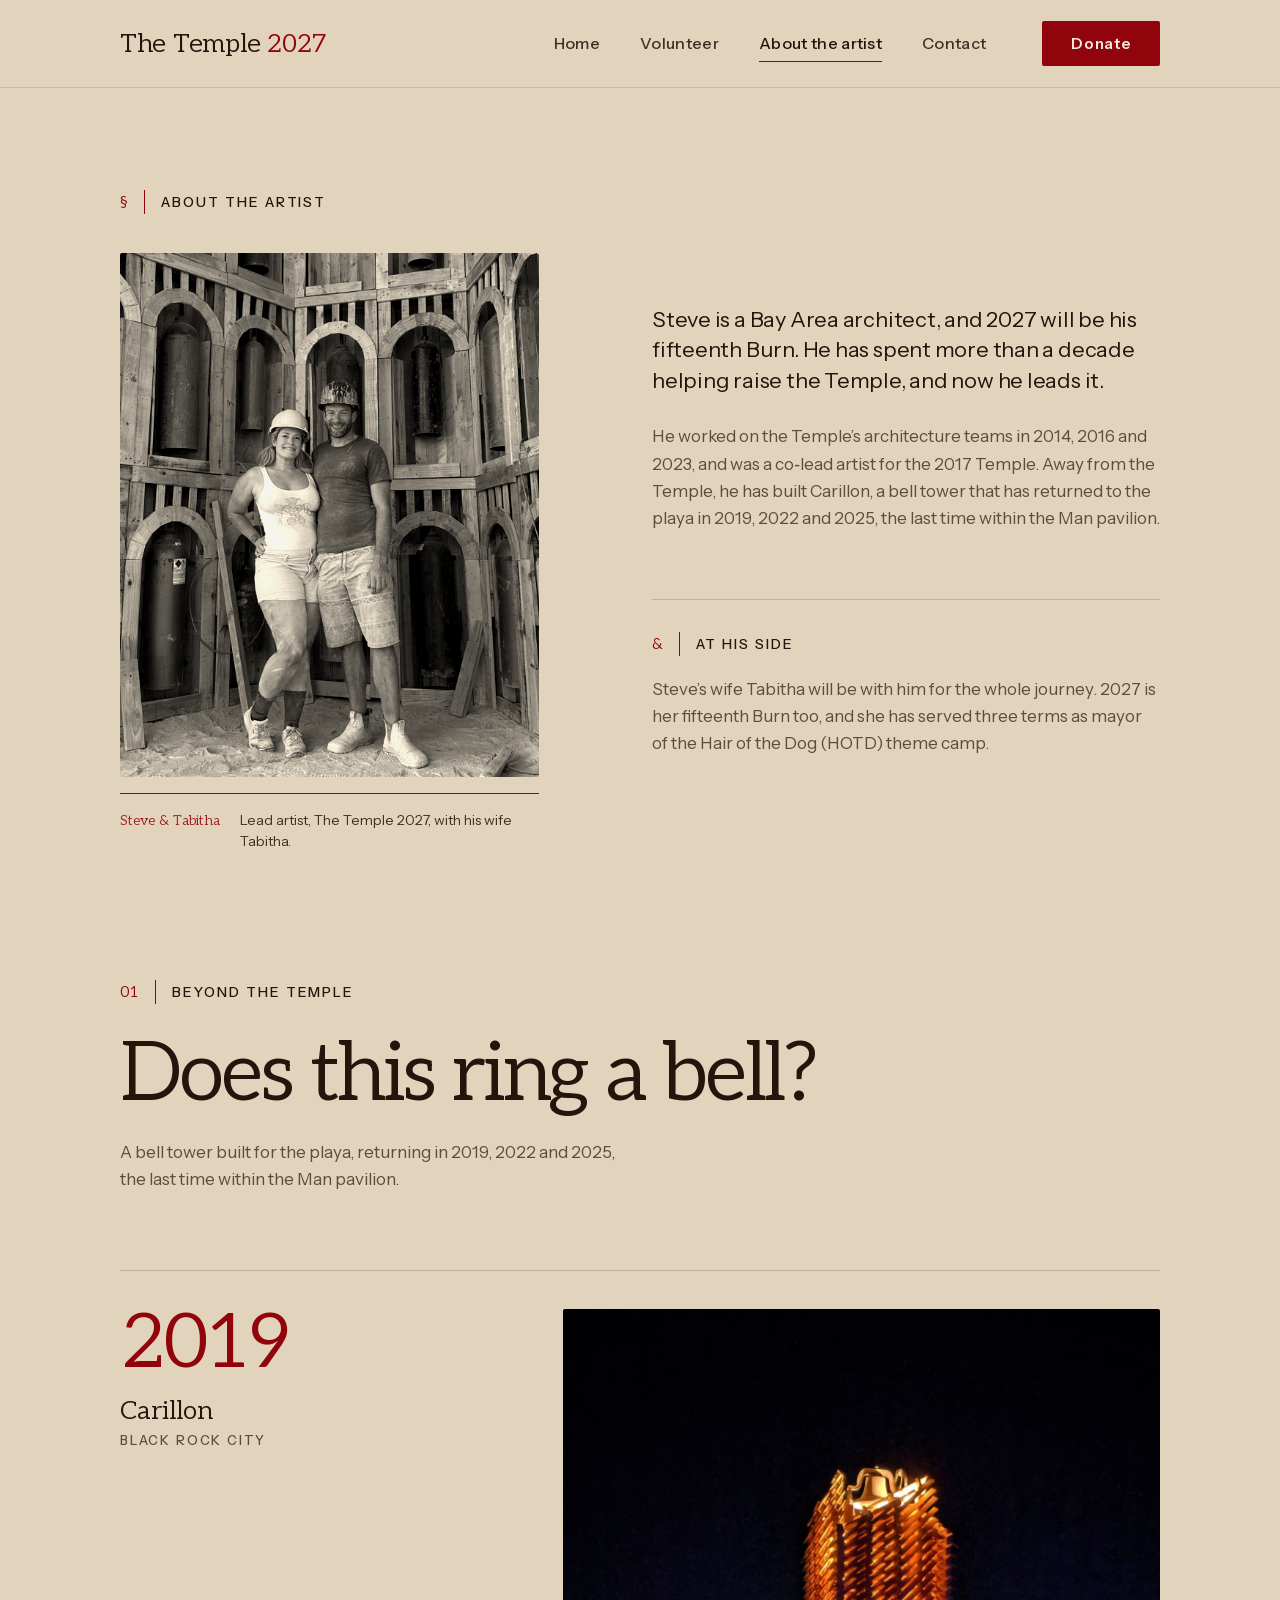
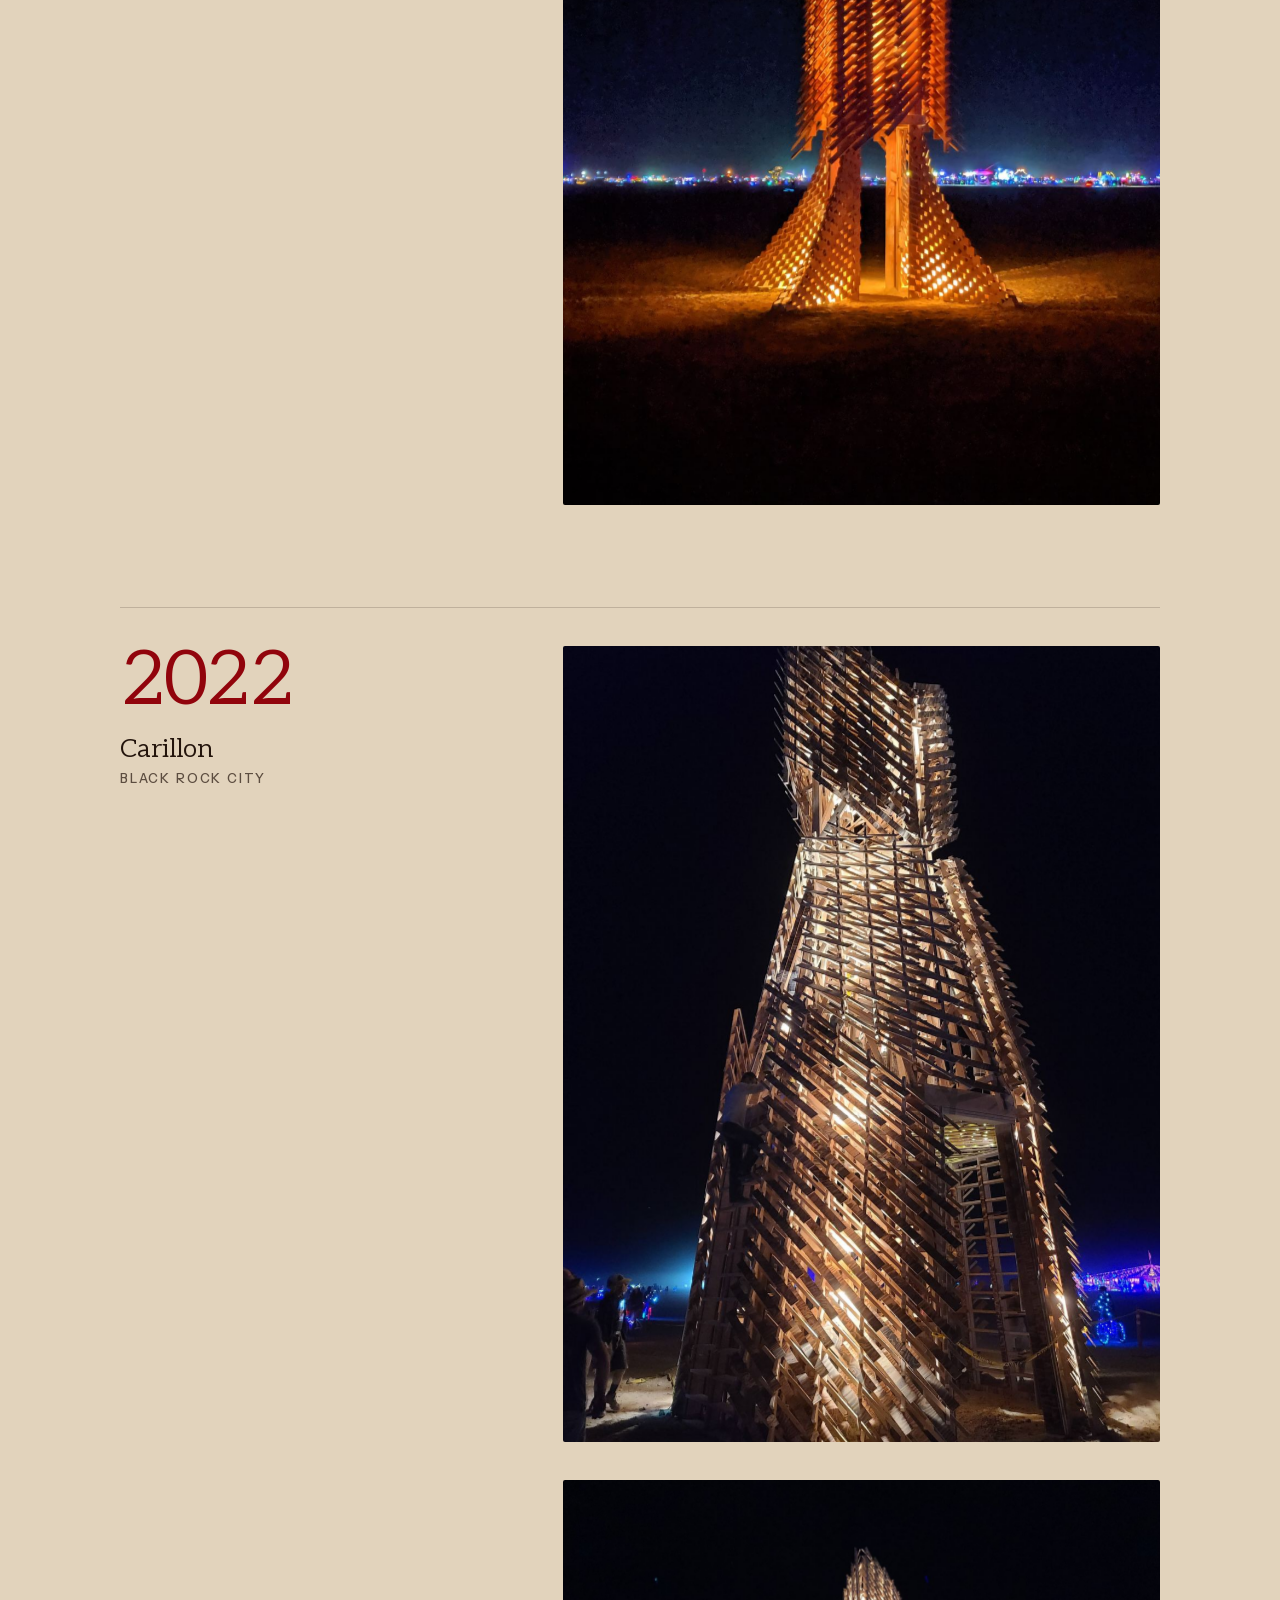
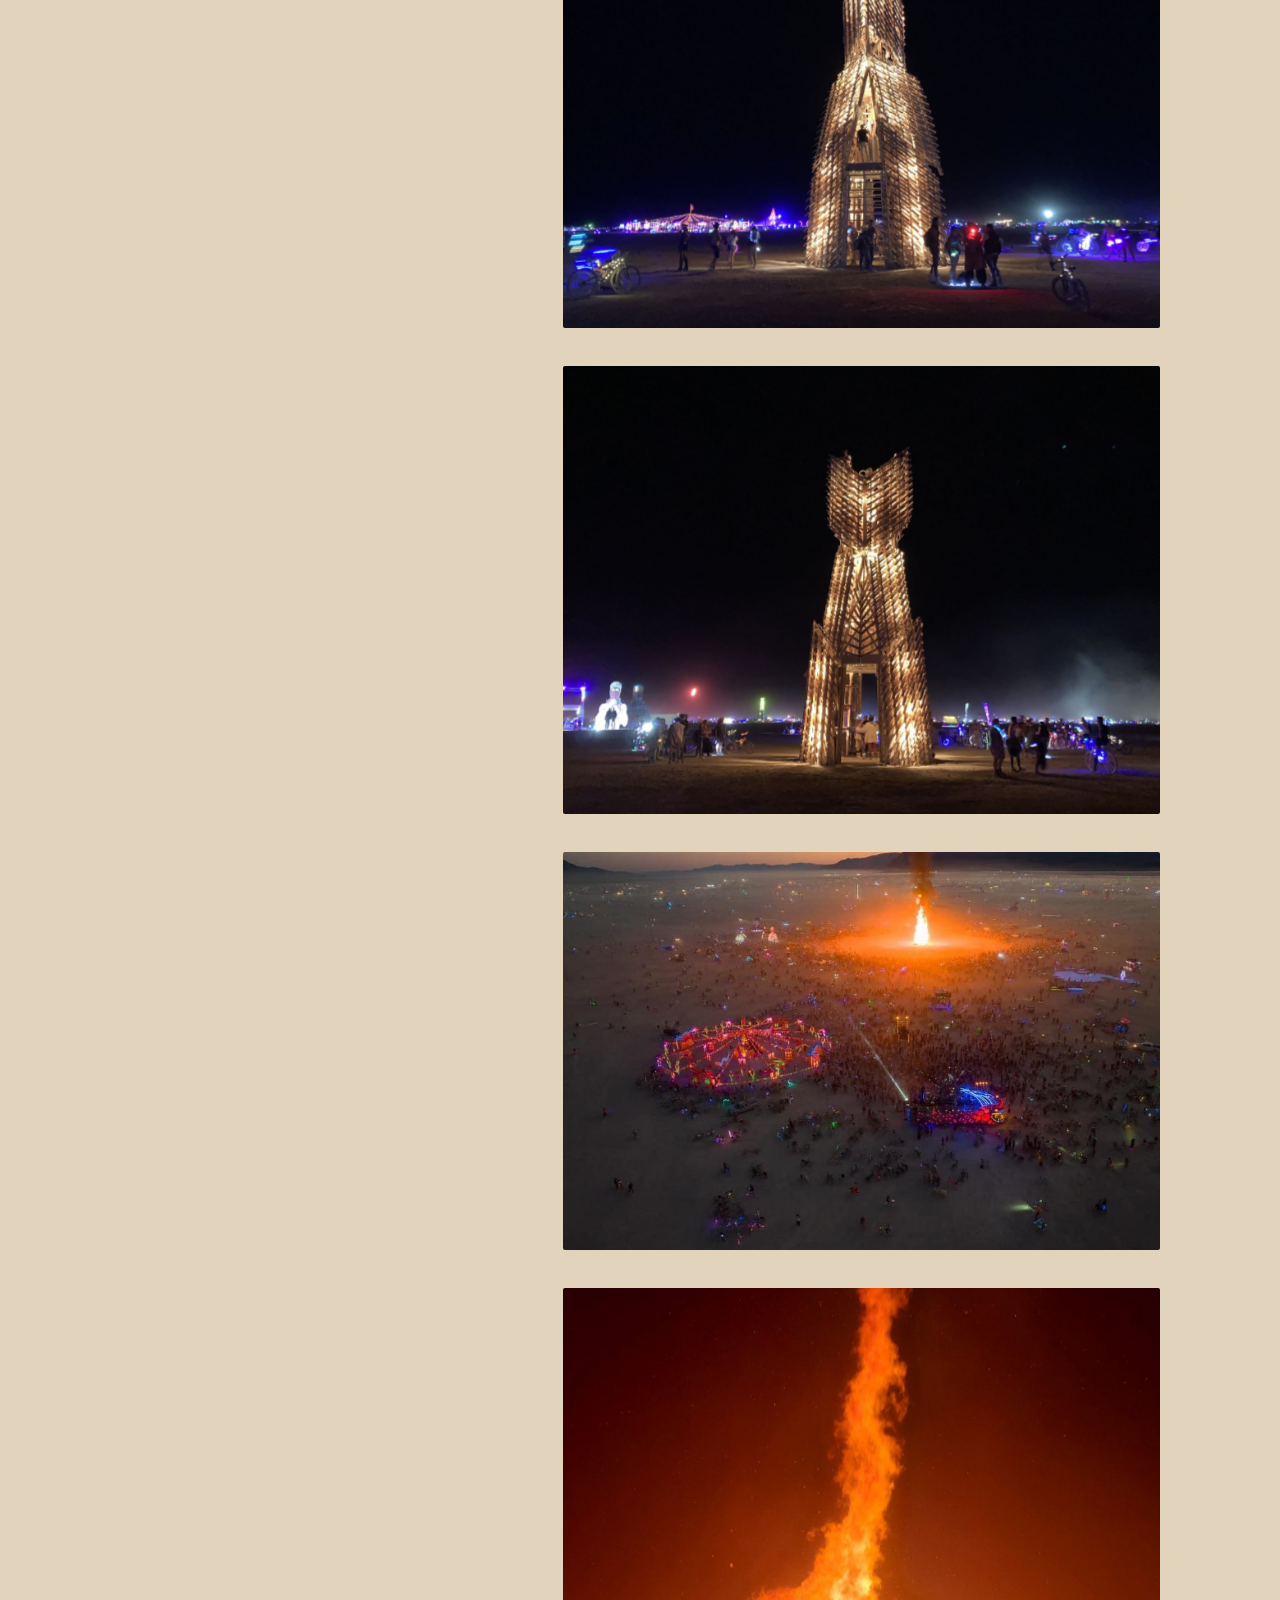
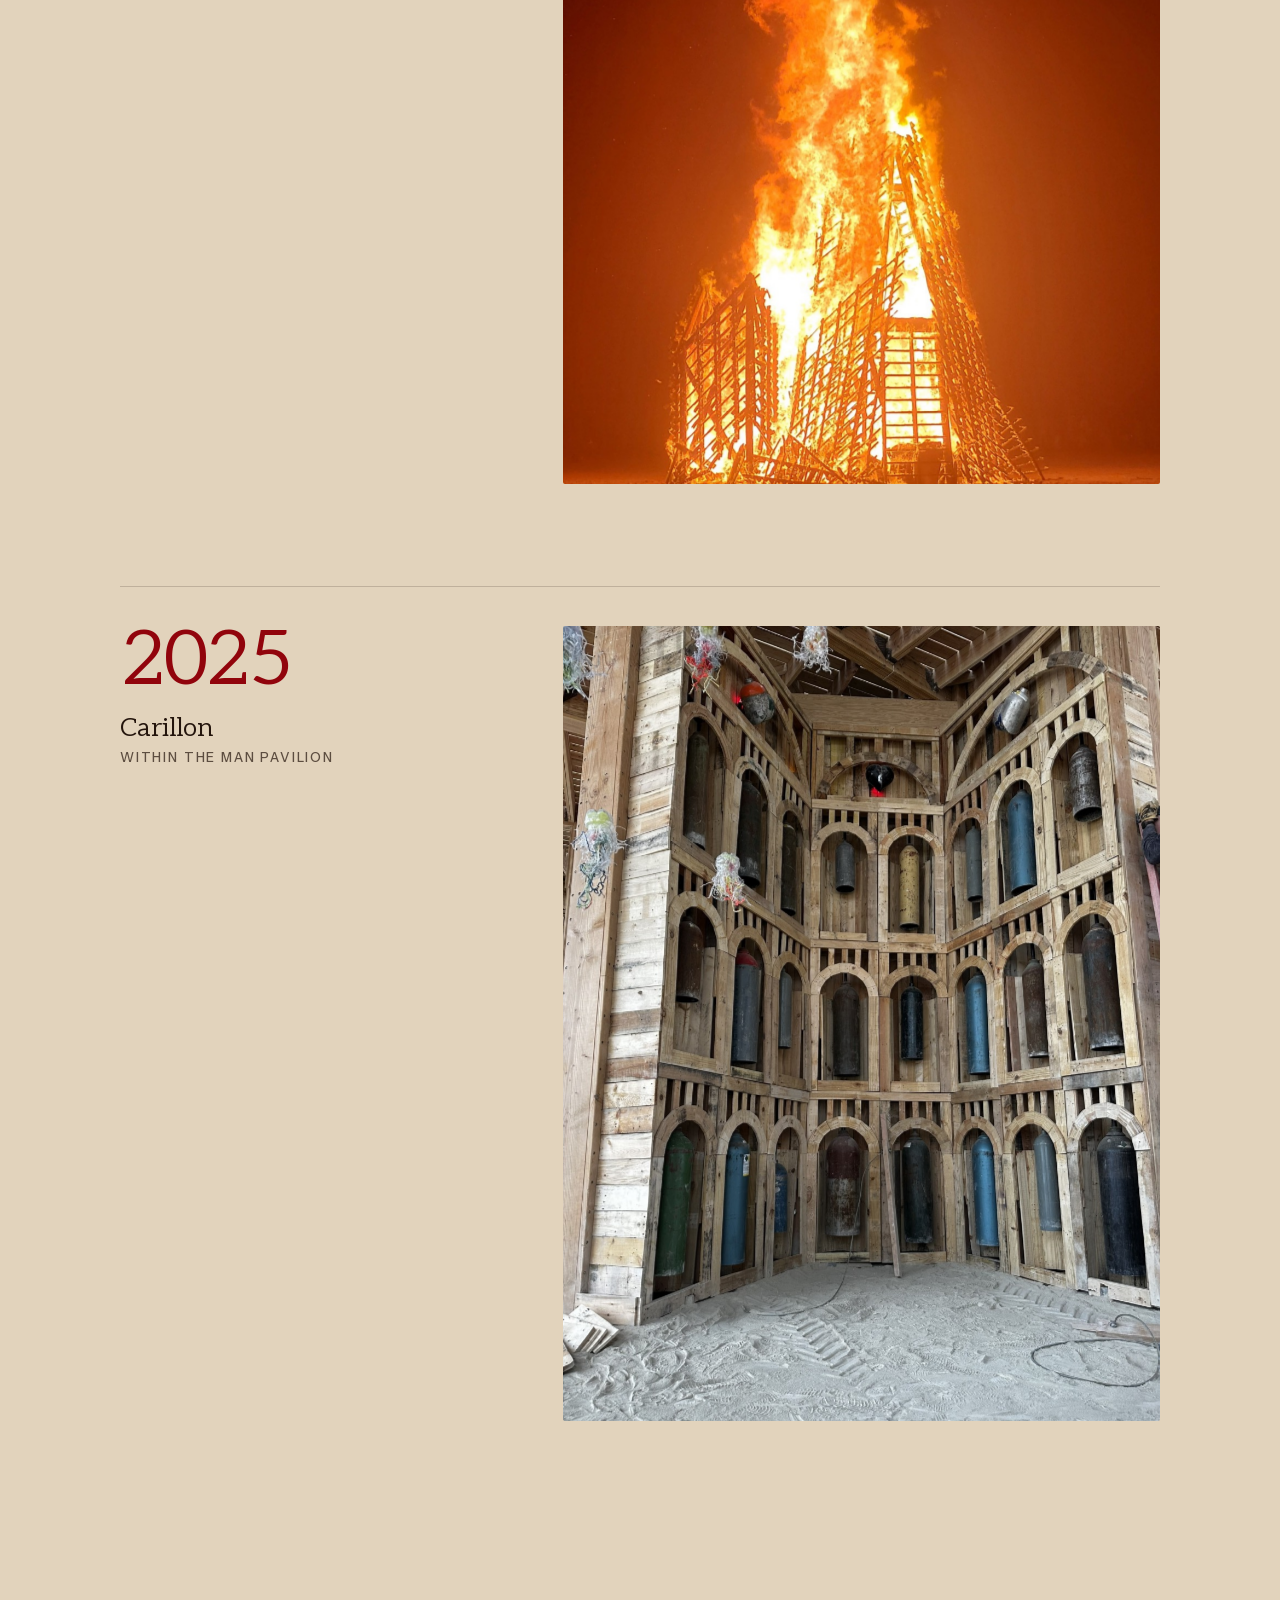
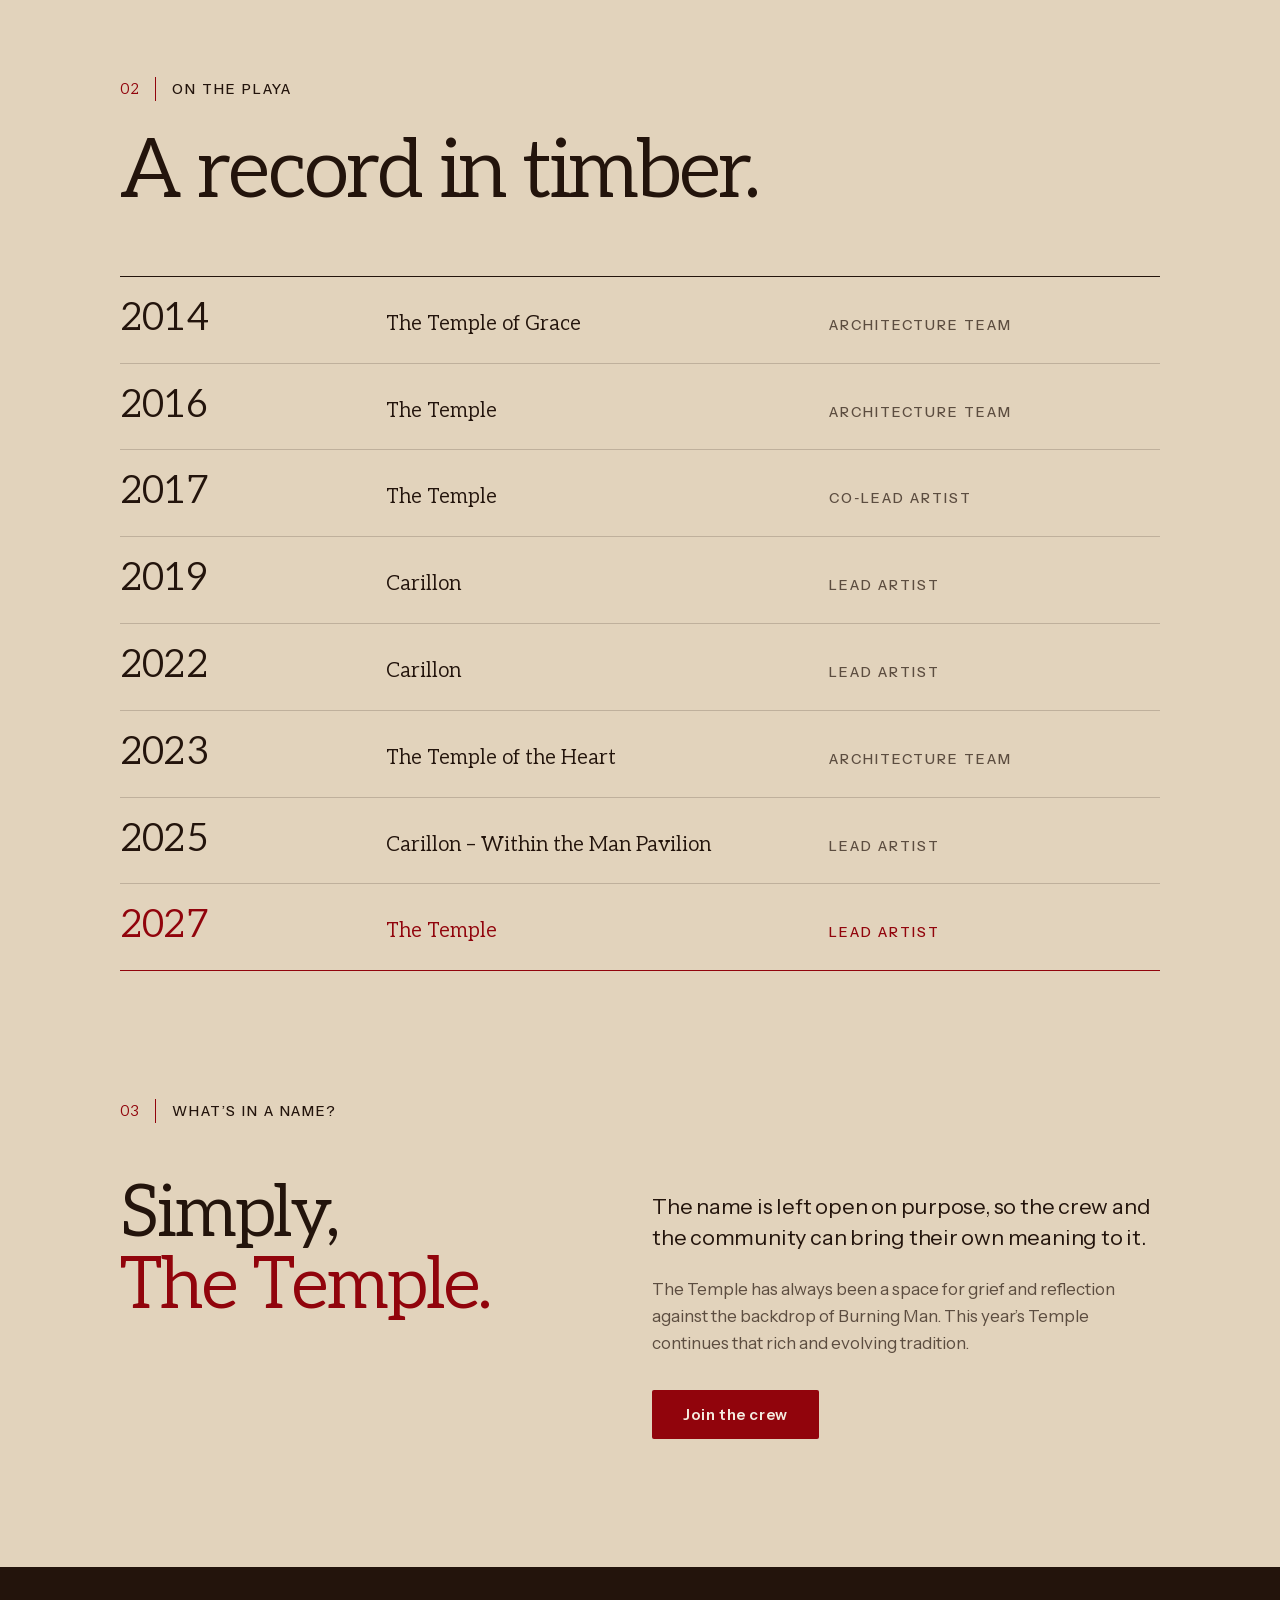
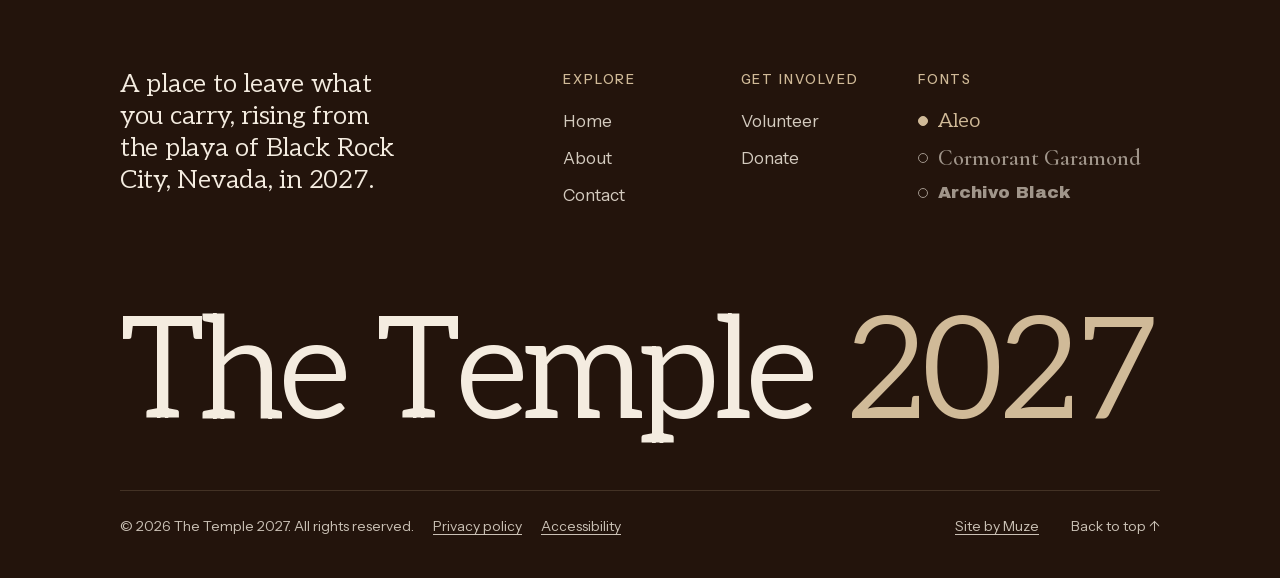
==== commit 034e8928: "Steve's round of edits, flythrough hero, accessibility fixes - Hero: new Temple flythrough film (108" ====
--- a/about.html
+++ b/about.html
@@ -10,12 +10,13 @@
   <link rel="icon" type="image/png" sizes="32x32" href="img/favicon-32.png?v=3" />
   <link rel="icon" type="image/png" sizes="192x192" href="img/favicon-192.png?v=3" />
   <link rel="apple-touch-icon" href="img/apple-touch-icon.png?v=3" />
-  <link rel="preload" href="fonts/young-serif-latin.woff2" as="font" type="font/woff2" crossorigin />
+  <link rel="preload" href="fonts/aleo-latin.woff2" as="font" type="font/woff2" crossorigin />
   <link rel="preload" href="fonts/instrument-sans-latin.woff2" as="font" type="font/woff2" crossorigin />
-  <link rel="stylesheet" href="css/styles.css?v=54" />
+  <link rel="stylesheet" href="css/styles.css?v=67" />
   <!-- enable scroll-reveal hidden state before paint (no flash; no-JS safe) -->
   <script>document.documentElement.classList.add('js-reveal');</script>
-  <!-- TEMPORARY font preview: apply the saved title font before paint -->
+  <!-- title-font toggle: apply the saved title font before paint -->
+  <script>try{var tf=localStorage.getItem('temple-title-font');if(tf==='cormorant'||tf==='archivo')document.documentElement.setAttribute('data-font',tf)}catch(e){}</script>
 </head>
 <body>
   <a class="skip-link" href="#main">Skip to content</a>
@@ -35,8 +36,8 @@
 
         <nav class="nav" id="site-nav" aria-label="Main">
           <a href="index.html">Home</a>
-          <a href="about.html" aria-current="page">About</a>
           <a href="volunteer.html">Volunteer</a>
+          <a href="about.html" aria-current="page">About the artist</a>
           <a href="contact.html">Contact</a>
           <a class="btn btn--red nav__cta" href="donate.html">Donate</a>
         </nav>
@@ -47,10 +48,9 @@
 
     <main id="main" tabindex="-1">
       <!-- ================= Intro ================= -->
-      <section class="page-intro">
+      <section class="page-intro page-intro--quiet">
         <div class="container">
-          <p class="index" data-reveal><span>&sect;</span> About the artist</p>
-          <h1 class="display" data-reveal>Fifteen Burns, one&nbsp;Temple.</h1>
+          <h1 class="index" data-reveal><span>&sect;</span> About the artist</h1>
         </div>
       </section>
 
@@ -58,10 +58,10 @@
       <section class="about-bio">
         <div class="container about-bio__grid">
           <figure class="about-bio__portrait" data-reveal>
-            <img src="img/steve.jpg" alt="Portrait of Steve on a deck above the ocean on a foggy day" />
+            <img src="img/steve-tabitha.jpg" alt="Steve and Tabitha in hard hats, standing together in front of a wall of timber arches hung with gas-cylinder bells" />
             <figcaption class="caption">
-              <span class="caption__fig">Steve</span>
-              <span>Architect, Bay Area. Lead artist, The Temple 2027.</span>
+              <span class="caption__fig">Steve &amp; Tabitha</span>
+              <span>Lead artist, The Temple 2027, with his wife Tabitha.</span>
             </figcaption>
           </figure>
 
@@ -74,7 +74,7 @@
             <p>
               He worked on the Temple&rsquo;s architecture teams in 2014, 2016 and
               2023, and was a co&#8209;lead artist for the 2017 Temple. Away from the
-              Temple, he has built the Carillon, a bell tower that has returned to
+              Temple, he has built Carillon, a bell tower that has returned to
               the playa in 2019, 2022 and 2025, the last time within the Man
               pavilion.
             </p>
@@ -91,14 +91,14 @@
         </div>
       </section>
 
-      <!-- ================= The Carillon: vertical gallery ================= -->
-      <!-- STEVE: replace the bracketed notes in each .work__note with a few
-           words about that year's piece. -->
+      <!-- ================= Carillon: vertical gallery ================= -->
+      <!-- STEVE: a few words about each year's piece can go in a
+           <p class="work__note"> under its .work__meta. -->
       <section class="section about-works">
         <div class="container">
           <header class="about-works__head" data-reveal>
             <p class="index"><span>01</span> Beyond the Temple</p>
-            <h2 class="display display--md">The Carillon.</h2>
+            <h2 class="display display--md">Does this ring a&nbsp;bell?</h2>
             <p class="about-works__lede">
               A bell tower built for the playa, returning in 2019, 2022 and 2025,
               the last time within the Man pavilion.
@@ -108,13 +108,12 @@
           <article class="work">
             <div class="work__text" data-reveal>
               <p class="work__year">2019</p>
-              <h3 class="work__title">The Carillon</h3>
+              <h3 class="work__title">Carillon</h3>
               <p class="work__meta">Black Rock City</p>
-              <p class="work__note">[Steve: a few words about the 2019 Carillon: the idea behind it, the build, a moment on the playa.]</p>
             </div>
             <div class="work__media">
               <figure class="work__img work__img--portrait" data-reveal>
-                <img src="img/carillon-2019.jpg" alt="The 2019 Carillon at night: a slatted timber bell tower glowing orange on the dark playa" loading="lazy" width="1200" height="1600" />
+                <img src="img/carillon-2019.jpg" alt="Carillon 2019 at night: a slatted timber bell tower glowing orange on the dark playa" loading="lazy" width="1200" height="1600" />
               </figure>
             </div>
           </article>
@@ -122,19 +121,37 @@
           <article class="work">
             <div class="work__text" data-reveal>
               <p class="work__year">2022</p>
-              <h3 class="work__title">The Carillon</h3>
+              <h3 class="work__title">Carillon</h3>
               <p class="work__meta">Black Rock City</p>
-              <p class="work__note">[Steve: a few words about the 2022 Carillon: what changed from 2019, the crew, how people used it.]</p>
             </div>
             <div class="work__media">
               <figure class="work__img work__img--portrait" data-reveal>
-                <img src="img/carillon-2022-1.jpg" alt="Looking up at the 2022 Carillon: layered timber slats lit warm from within against the night sky" loading="lazy" width="1200" height="1600" />
+                <img src="img/carillon-2022-1.jpg" alt="Looking up at Carillon 2022: layered timber slats lit warm from within against the night sky" loading="lazy" width="1200" height="1600" />
               </figure>
               <figure class="work__img" data-reveal>
-                <img src="img/carillon-2022-2.jpg" alt="The 2022 Carillon lit at night with people and bikes gathered at its base" loading="lazy" width="1600" height="1200" />
+                <img src="img/carillon-2022-2.jpg" alt="Carillon 2022 lit at night with people and bikes gathered at its base" loading="lazy" width="1600" height="1200" />
               </figure>
               <figure class="work__img" data-reveal>
-                <img src="img/carillon-2022-3.jpg" alt="The 2022 Carillon glowing on the playa with art cars and lights in the distance" loading="lazy" width="1600" height="1200" />
+                <img src="img/carillon-2022-3.jpg" alt="Carillon 2022 glowing on the playa with art cars and lights in the distance" loading="lazy" width="1600" height="1200" />
+              </figure>
+              <figure class="work__img" data-reveal>
+                <img src="img/carillon-2022-aerial.jpg" alt="Aerial view of Carillon 2022 burning in the distance at dusk, a crowd and glowing art cars gathered on the playa in the foreground" loading="lazy" width="1024" height="683" />
+              </figure>
+              <figure class="work__img work__img--portrait" data-reveal>
+                <img src="img/carillon-2022-burn.jpg" alt="Carillon 2022 burning: its timber frame engulfed in a towering column of flame against the night sky" loading="lazy" width="1200" height="1600" />
+              </figure>
+            </div>
+          </article>
+
+          <article class="work">
+            <div class="work__text" data-reveal>
+              <p class="work__year">2025</p>
+              <h3 class="work__title">Carillon</h3>
+              <p class="work__meta">Within the Man pavilion</p>
+            </div>
+            <div class="work__media">
+              <figure class="work__img work__img--portrait" data-reveal>
+                <img src="img/carillon-2025.jpg" alt="Carillon 2025 inside the Man pavilion: a corner of reclaimed timber arches, each framing a hanging gas-cylinder bell" loading="lazy" width="1200" height="1600" />
               </figure>
             </div>
           </article>
@@ -152,7 +169,7 @@
           <ol class="record" data-reveal>
             <li class="record__row">
               <span class="record__year">2014</span>
-              <span class="record__work">The Temple</span>
+              <span class="record__work">The Temple of Grace</span>
               <span class="record__role">Architecture team</span>
             </li>
             <li class="record__row">
@@ -167,23 +184,23 @@
             </li>
             <li class="record__row">
               <span class="record__year">2019</span>
-              <span class="record__work">The Carillon</span>
-              <span class="record__role">Bell tower</span>
+              <span class="record__work">Carillon</span>
+              <span class="record__role">Lead artist</span>
             </li>
             <li class="record__row">
               <span class="record__year">2022</span>
-              <span class="record__work">The Carillon</span>
-              <span class="record__role">Bell tower</span>
+              <span class="record__work">Carillon</span>
+              <span class="record__role">Lead artist</span>
             </li>
             <li class="record__row">
               <span class="record__year">2023</span>
-              <span class="record__work">The Temple</span>
+              <span class="record__work">The Temple of the Heart</span>
               <span class="record__role">Architecture team</span>
             </li>
             <li class="record__row">
               <span class="record__year">2025</span>
-              <span class="record__work">The Carillon</span>
-              <span class="record__role">Within the Man pavilion</span>
+              <span class="record__work">Carillon &ndash; Within the Man Pavilion</span>
+              <span class="record__role">Lead artist</span>
             </li>
             <li class="record__row record__row--now">
               <span class="record__year">2027</span>
@@ -237,6 +254,13 @@
             <a href="donate.html">Donate</a>
           </nav>
 
+          <div class="footer__col footer__fonts" role="group" aria-label="Title font">
+            <p class="footer__heading">Fonts</p>
+            <button type="button" class="font-opt" data-font-opt="aleo" aria-pressed="true">Aleo</button>
+            <button type="button" class="font-opt" data-font-opt="cormorant" aria-pressed="false">Cormorant Garamond</button>
+            <button type="button" class="font-opt" data-font-opt="archivo" aria-pressed="false">Archivo Black</button>
+          </div>
+
         </div>
 
         <p class="footer__mark" aria-hidden="true">The Temple <span>2027</span></p>
@@ -253,6 +277,6 @@
 
   </div>
 
-  <script src="js/main.js?v=50" defer></script>
+  <script src="js/main.js?v=61" defer></script>
 </body>
 </html>
--- a/css/styles.css
+++ b/css/styles.css
@@ -20,20 +20,54 @@
   src: url("../fonts/instrument-sans-latin.woff2") format("woff2");
   unicode-range: U+0000-00FF, U+0131, U+0152-0153, U+02BB-02BC, U+02C6, U+02DA, U+02DC, U+0304, U+0308, U+0329, U+2000-206F, U+20AC, U+2122, U+2191, U+2193, U+2212, U+2215, U+FEFF, U+FFFD;
 }
+/* Aleo is variable: one file covers every weight (titles use 370) */
 @font-face {
-  font-family: "Young Serif";
+  font-family: "Aleo";
+  font-style: normal;
+  font-weight: 100 900;
+  font-display: swap;
+  src: url("../fonts/aleo-latin-ext.woff2") format("woff2");
+  unicode-range: U+0100-02BA, U+02BD-02C5, U+02C7-02CC, U+02CE-02D7, U+02DD-02FF, U+0304, U+0308, U+0329, U+1D00-1DBF, U+1E00-1E9F, U+1EF2-1EFF, U+2020, U+20A0-20AB, U+20AD-20C0, U+2113, U+2C60-2C7F, U+A720-A7FF;
+}
+@font-face {
+  font-family: "Aleo";
+  font-style: normal;
+  font-weight: 100 900;
+  font-display: swap;
+  src: url("../fonts/aleo-latin.woff2") format("woff2");
+  unicode-range: U+0000-00FF, U+0131, U+0152-0153, U+02BB-02BC, U+02C6, U+02DA, U+02DC, U+0304, U+0308, U+0329, U+2000-206F, U+20AC, U+2122, U+2191, U+2193, U+2212, U+2215, U+FEFF, U+FFFD;
+}
+/* title-font options from the footer toggle */
+@font-face {
+  font-family: "Cormorant Garamond";
+  font-style: normal;
+  font-weight: 600;
+  font-display: swap;
+  src: url("../fonts/cormorant-garamond-600-latin-ext.woff2") format("woff2");
+  unicode-range: U+0100-02BA, U+02BD-02C5, U+02C7-02CC, U+02CE-02D7, U+02DD-02FF, U+0304, U+0308, U+0329, U+1D00-1DBF, U+1E00-1E9F, U+1EF2-1EFF, U+2020, U+20A0-20AB, U+20AD-20C0, U+2113, U+2C60-2C7F, U+A720-A7FF;
+}
+@font-face {
+  font-family: "Cormorant Garamond";
+  font-style: normal;
+  font-weight: 600;
+  font-display: swap;
+  src: url("../fonts/cormorant-garamond-600-latin.woff2") format("woff2");
+  unicode-range: U+0000-00FF, U+0131, U+0152-0153, U+02BB-02BC, U+02C6, U+02DA, U+02DC, U+0304, U+0308, U+0329, U+2000-206F, U+20AC, U+2122, U+2191, U+2193, U+2212, U+2215, U+FEFF, U+FFFD;
+}
+@font-face {
+  font-family: "Archivo Black";
   font-style: normal;
   font-weight: 400;
   font-display: swap;
-  src: url("../fonts/young-serif-latin-ext.woff2") format("woff2");
+  src: url("../fonts/archivo-black-latin-ext.woff2") format("woff2");
   unicode-range: U+0100-02BA, U+02BD-02C5, U+02C7-02CC, U+02CE-02D7, U+02DD-02FF, U+0304, U+0308, U+0329, U+1D00-1DBF, U+1E00-1E9F, U+1EF2-1EFF, U+2020, U+20A0-20AB, U+20AD-20C0, U+2113, U+2C60-2C7F, U+A720-A7FF;
 }
 @font-face {
-  font-family: "Young Serif";
+  font-family: "Archivo Black";
   font-style: normal;
   font-weight: 400;
   font-display: swap;
-  src: url("../fonts/young-serif-latin.woff2") format("woff2");
+  src: url("../fonts/archivo-black-latin.woff2") format("woff2");
   unicode-range: U+0000-00FF, U+0131, U+0152-0153, U+02BB-02BC, U+02C6, U+02DA, U+02DC, U+0304, U+0308, U+0329, U+2000-206F, U+20AC, U+2122, U+2191, U+2193, U+2212, U+2215, U+FEFF, U+FFFD;
 }
 
@@ -49,17 +83,44 @@
   --cream-80: rgba(244, 236, 224, 0.8);
   --cream-20: rgba(244, 236, 224, 0.2);
 
-  --page-max: 2000px;
+  --page-max: none;      /* backgrounds run full-bleed; .container caps content */
   --maxw: 1680px;
   --pad: 120px;          /* desktop side padding */
   --header-h: 88px;
   --radius: 2px;
 
   --font-sans: "Instrument Sans", system-ui, -apple-system, sans-serif;
-  --font-serif: "Young Serif", Georgia, serif;
+  --font-serif: "Aleo", Georgia, serif;
+  --serif-weight: 370;
+}
+
+/* title font options (footer toggle): Aleo is the default */
+:root[data-font="cormorant"] {
+  --font-serif: "Cormorant Garamond", Georgia, serif;
+  --serif-weight: 600;
+}
+/* Archivo Black: a heavy grotesque; single weight */
+:root[data-font="archivo"] {
+  --font-serif: "Archivo Black", "Arial Black", sans-serif;
   --serif-weight: 400;
 }
-
+/* Archivo Black runs ~25% wider than the serifs: scale the big titles down
+   so long lines like "Temple crew." still fit on a phone */
+:root[data-font="archivo"] .display {
+  font-size: clamp(42px, 7vw, 144px);
+}
+:root[data-font="archivo"] .display--md {
+  font-size: clamp(36px, 5.2vw, 104px);
+}
+:root[data-font="archivo"] .hero__title {
+  font-size: clamp(36px, 4.4vw, 86px);
+}
+:root[data-font="archivo"] .experiment__quote {
+  font-size: clamp(32px, 4.6vw, 92px);
+}
+:root[data-font="archivo"] .title-lg {
+  font-size: clamp(24px, 2.1vw, 40px);
+}
 /* last-resort safety for any font: a title may break a long word rather
    than push the page sideways on a narrow screen */
 h1, h2, h3, .display, .title-lg {
@@ -142,7 +203,7 @@
 }
 
 /* ---------- Layout helpers ---------- */
-/* the whole site is capped at 2000px and centred */
+/* page backgrounds are full-width; content width is capped by .container */
 .page {
   max-width: var(--page-max);
   margin-inline: auto;
@@ -194,7 +255,8 @@
 .btn:focus-visible,
 .nav a:focus-visible,
 .logo:focus-visible,
-a:focus-visible {
+a:focus-visible,
+button:focus-visible {
   outline: 2px solid var(--licorice);
   outline-offset: 3px;
 }
@@ -317,6 +379,7 @@
   font-size: 16px;
   font-weight: 500;
   letter-spacing: 0.02em;
+  white-space: nowrap;
   color: var(--cream);
   opacity: 0.85;
   transition: opacity 0.15s ease;
@@ -885,6 +948,30 @@
   --sweep: 70deg;
 }
 
+/* Ceiling plan: the timber builds out from the Trunk in a spiral, then
+   holds on the full plan. main.js draws the spiral on the canvas and
+   adds .is-building while it runs; without it the plain <img> shows. */
+.build-plan {
+  position: relative;
+}
+.build-plan img {
+  display: block;
+}
+.build-plan__canvas {
+  display: none;
+  position: absolute;
+  inset: 0;
+  width: 100%;
+  height: 100%;
+}
+/* opacity, not visibility, so screen readers keep the image's alt text */
+.build-plan.is-building img {
+  opacity: 0;
+}
+.build-plan.is-building .build-plan__canvas {
+  display: block;
+}
+
 /* ============================================================
    01 — Inspiration
    ============================================================ */
@@ -1099,8 +1186,12 @@
   color: var(--cream);
 }
 .daynight[data-mode="night"] .index span,
-.daynight[data-mode="night"] .caption__fig {
+.daynight[data-mode="night"] .caption__fig,
+.daynight[data-mode="night"] .skin-note__label {
   color: var(--khaki);
+}
+.daynight[data-mode="night"] .skin-note {
+  border-left-color: var(--khaki);
 }
 
 .daynight__head {
@@ -1112,6 +1203,44 @@
 }
 .daynight__head .display {
   max-width: 12ch;
+}
+
+/* note beside the Renderings title: the skin pattern is conceptual */
+.skin-note {
+  max-width: 560px;
+  margin-top: clamp(28px, 3vw, 48px);
+  padding-left: 20px;
+  border-left: 2px solid var(--red);
+  scroll-margin-top: 120px;
+  transition: border-color 0.7s ease;
+}
+.skin-note__label {
+  margin-bottom: 10px;
+  font-size: 12px;
+  font-weight: 600;
+  letter-spacing: 0.14em;
+  text-transform: uppercase;
+  color: var(--red);
+}
+.skin-note__text {
+  font-family: var(--font-serif);
+  font-weight: var(--serif-weight);
+  font-size: clamp(18px, 1.35vw, 22px);
+  line-height: 1.45;
+}
+/* footnote under the interior renderings, pointing to the note */
+.skin-footnote {
+  margin-top: 14px;
+  font-size: 14px;
+  color: var(--ink-70);
+}
+.skin-footnote a {
+  color: inherit;
+  text-decoration: underline;
+  text-underline-offset: 3px;
+}
+.skin-footnote a:hover {
+  color: var(--red);
 }
 
 /* Dock: zero-height sticky rail at the top-right of the section, so the
@@ -1216,6 +1345,12 @@
   opacity: 1;
 }
 
+/* site plan: framed to the drawing's own proportions so the whole
+   triangle shows, top to bottom */
+.dn-figure--plan .dn-media {
+  aspect-ratio: 2721 / 1908;
+}
+
 /* aerial + site plan: full width, stacked under the section perspective */
 .dn-pair {
   display: grid;
@@ -1352,12 +1487,68 @@
   align-items: flex-start;
   gap: 10px;
 }
-/* two columns: Explore, Get involved, pushed to the right edge */
+/* three columns: Explore, Get involved, Fonts */
 .footer__top > .footer__col:nth-child(2) {
-  grid-column: 9 / span 2;
+  grid-column: 6 / span 2;
 }
 .footer__top > .footer__col:nth-child(3) {
-  grid-column: 11 / span 2;
+  grid-column: 8 / span 2;
+}
+.footer__top > .footer__col:nth-child(4) {
+  grid-column: 10 / span 3;
+}
+
+/* title-font toggle: each option set in its own face */
+.font-opt {
+  display: inline-flex;
+  align-items: center;
+  gap: 10px;
+  padding: 0;
+  font-size: 20px;
+  line-height: 1.3;
+  text-align: left;
+  color: var(--cream);
+  background: none;
+  border: 0;
+  cursor: pointer;
+  opacity: 0.6;
+  transition: opacity 0.15s ease, color 0.15s ease;
+}
+.font-opt[data-font-opt="aleo"] {
+  font-family: "Aleo", Georgia, serif;
+  font-weight: 370;
+}
+.font-opt[data-font-opt="archivo"] {
+  font-family: "Archivo Black", "Arial Black", sans-serif;
+  font-weight: 400;
+  font-size: 17px;
+}
+.font-opt[data-font-opt="cormorant"] {
+  font-family: "Cormorant Garamond", Georgia, serif;
+  font-weight: 600;
+  font-size: 22px;
+}
+.font-opt::before {
+  content: "";
+  flex: none;
+  width: 10px;
+  height: 10px;
+  border-radius: 50%;
+  border: 1px solid currentColor;
+}
+.font-opt:hover {
+  opacity: 1;
+}
+.font-opt[aria-pressed="true"] {
+  opacity: 1;
+  color: var(--khaki);
+}
+.font-opt[aria-pressed="true"]::before {
+  background: currentColor;
+}
+.font-opt:focus-visible {
+  outline: 2px solid var(--khaki);
+  outline-offset: 4px;
 }
 
 .footer__heading {
@@ -1495,6 +1686,13 @@
 }
 .page-intro .display {
   max-width: 12ch;
+}
+/* About: no big title, just the section label as the page heading */
+.page-intro--quiet {
+  padding-bottom: clamp(24px, 3vw, 48px);
+}
+.page-intro--quiet .index {
+  margin-bottom: 0;
 }
 
 /* ============================================================
@@ -2842,22 +3040,34 @@
 /* very narrow screens / 400% zoom (WCAG reflow at 320px): scale the big
    titles down so word pairs kept together with &nbsp; still fit */
 @media (max-width: 400px) {
-  .display {
+  .display,
+  :root[data-font="archivo"] .display {
     font-size: 40px;
   }
-  .display--md {
+  .display--md,
+  :root[data-font="archivo"] .display--md {
     font-size: 34px;
   }
-  .title-lg {
+  .title-lg,
+  :root[data-font="archivo"] .title-lg {
     font-size: 24px;
   }
-  .hero__title {
+  .hero__title,
+  :root[data-font="archivo"] .hero__title {
     font-size: 34px;
   }
-  .experiment__quote {
+  .experiment__quote,
+  :root[data-font="archivo"] .experiment__quote {
     font-size: 32px;
   }
   .cta-card__title {
     font-size: 28px;
   }
-}
+  /* Archivo Black runs wide: a notch smaller again */
+  :root[data-font="archivo"] .title-lg {
+    font-size: 21px;
+  }
+  :root[data-font="archivo"] .cta-card__title {
+    font-size: 23px;
+  }
+}
